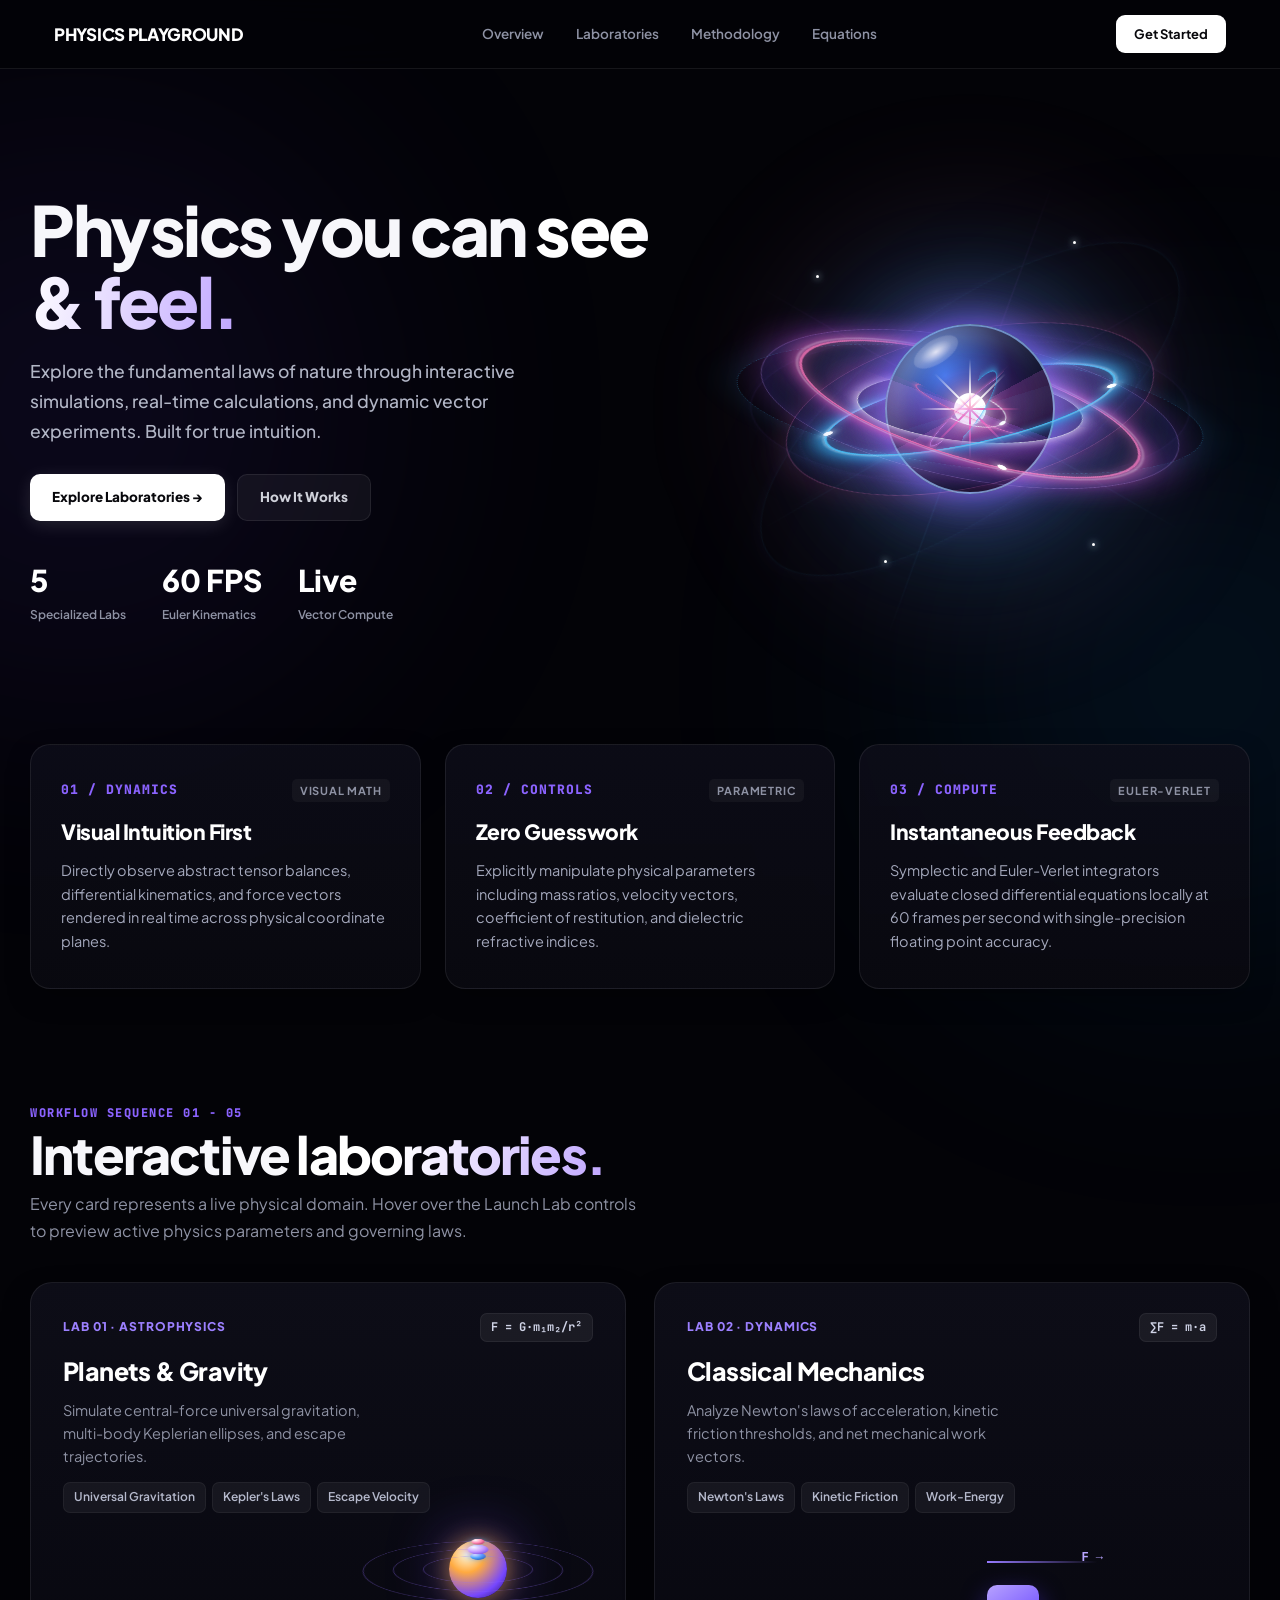
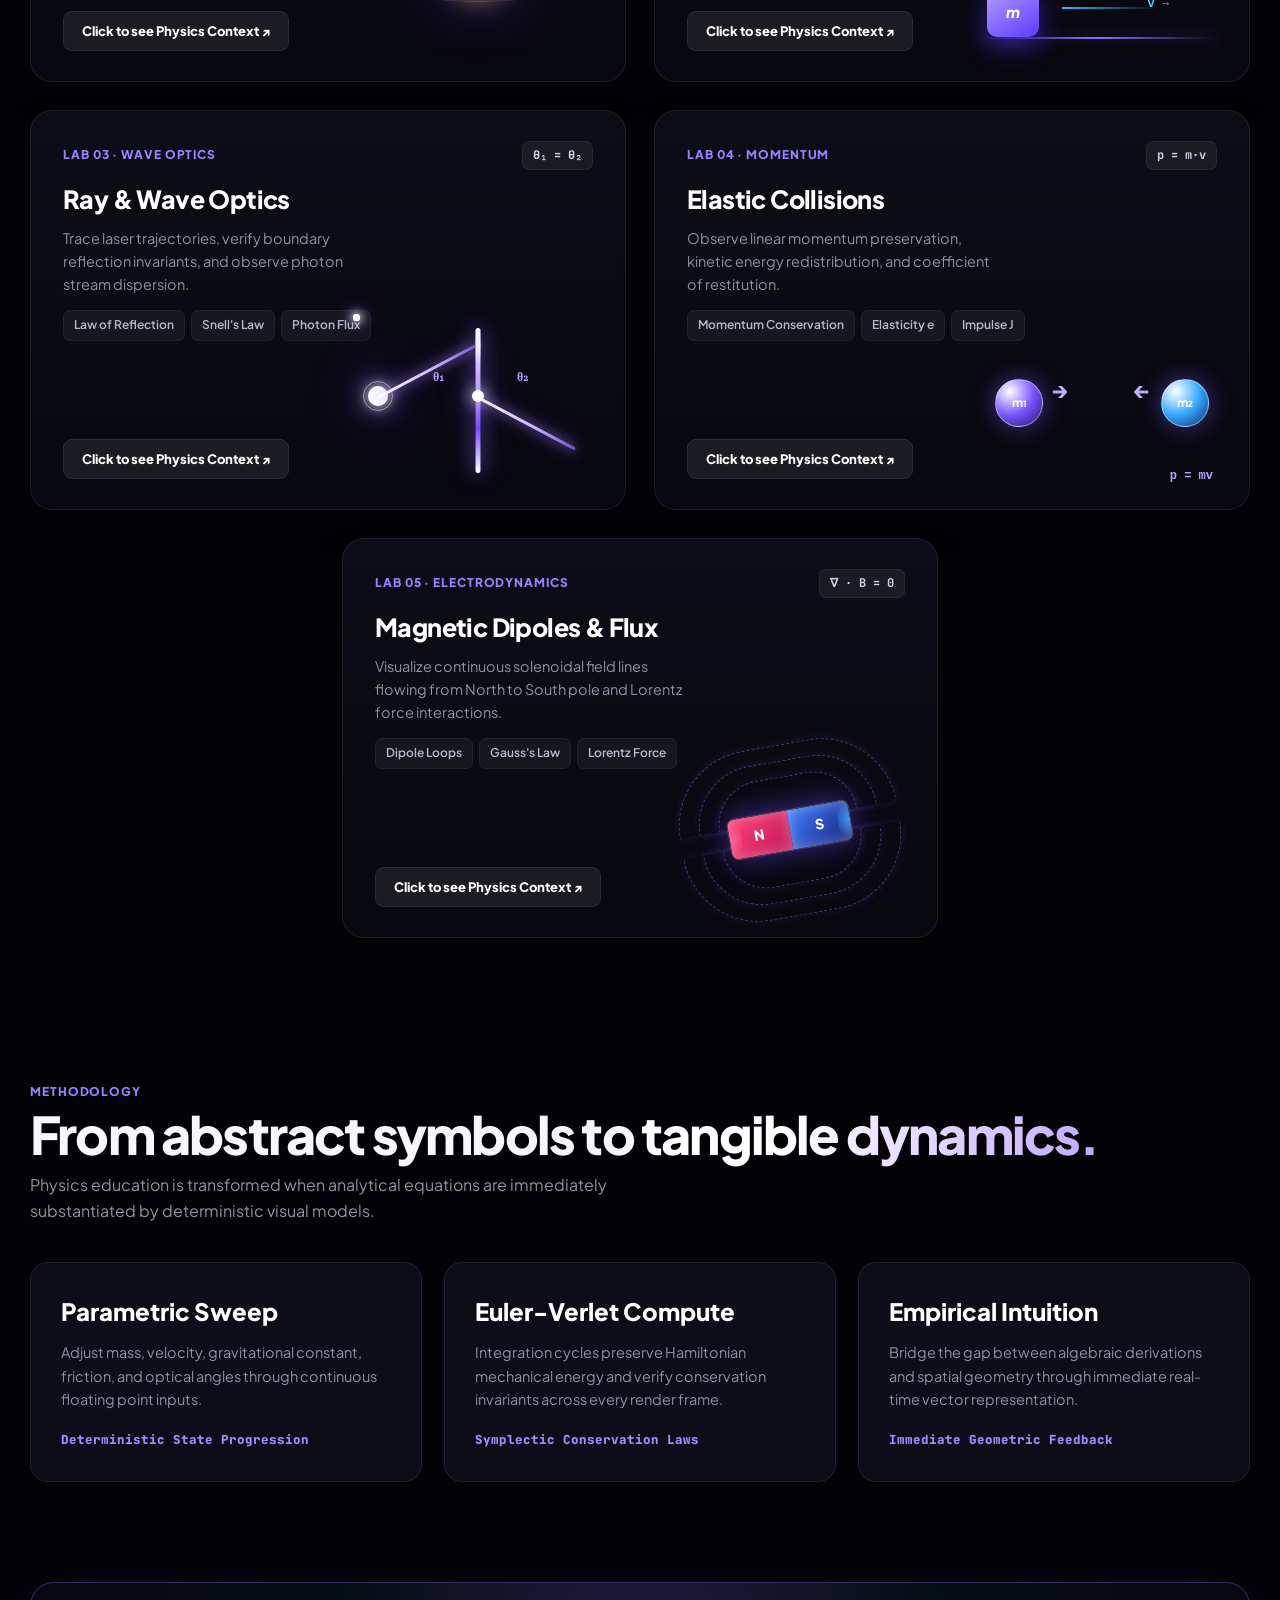
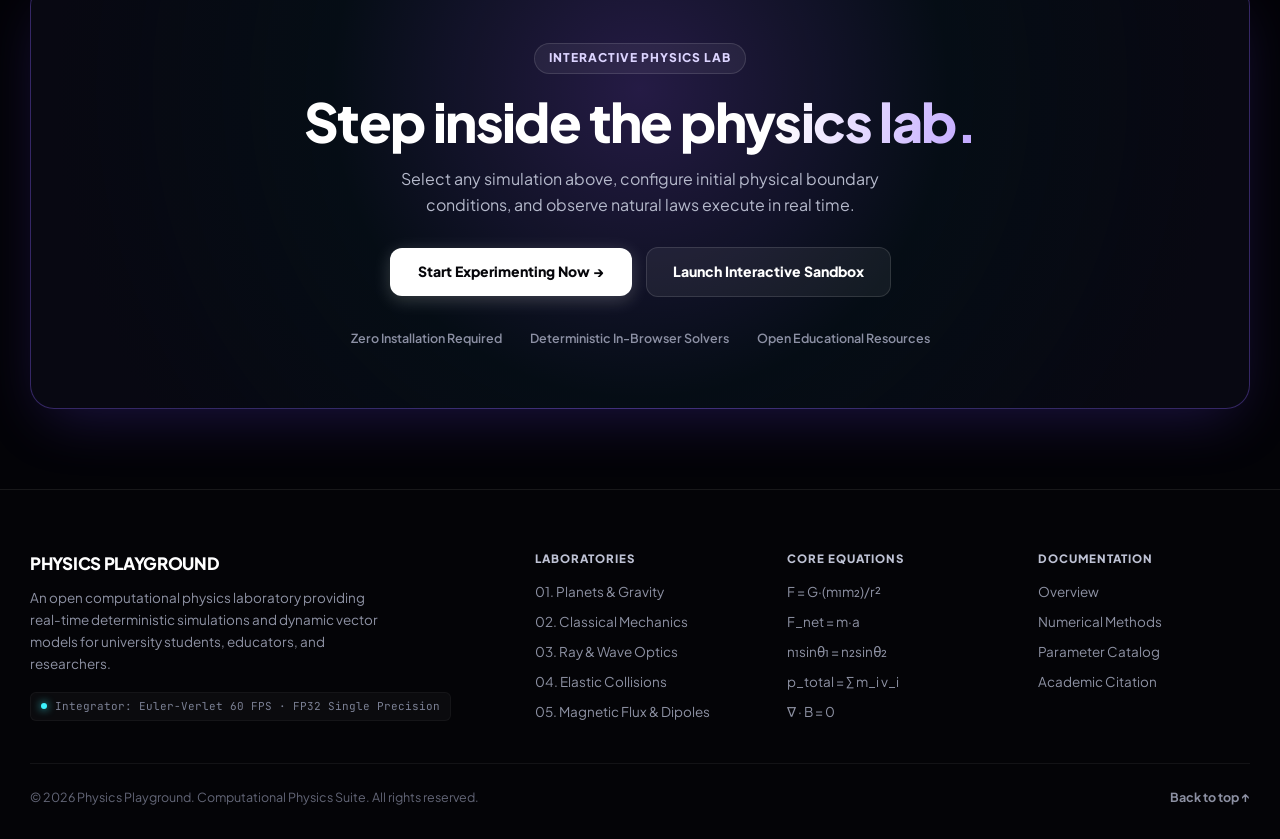
==== index.html @ d67afe5d "signup,login" ====
<!DOCTYPE html>
<html lang="en">
<head>
  <meta charset="UTF-8">
  <meta name="viewport" content="width=device-width, initial-scale=1.0">
  <title>Physics Playground | Computational Physics Laboratory</title>
  <meta name="description" content="Interactive computational physics laboratory with real-time simulations, vector dynamics, and 3D visual models.">
  <meta property="og:title" content="Physics Playground | Computational Physics Laboratory">
  <meta property="og:description" content="Interactive computational physics laboratory with real-time simulations, vector dynamics, and 3D visual models.">
  <meta property="og:type" content="website">
  <meta name="twitter:card" content="summary_large_image">
  <link rel="preconnect" href="https://fonts.googleapis.com">
  <link rel="preconnect" href="https://fonts.gstatic.com" crossorigin>
  <link href="https://fonts.googleapis.com/css2?family=JetBrains+Mono:wght@400;500;600;700;800&family=Plus+Jakarta+Sans:wght@400;500;600;700;800;900&display=swap" rel="stylesheet">
    <link rel="stylesheet" href="style.css">
</head>
<body>
  <!-- Background Interactive Ambient Glow -->
  <div id="glow"></div>
  <div class="ambient a"></div>
  <div class="ambient b"></div>

  <!-- Top Navigation Bar -->
  <header class="header">
    <div class="header-inner">
      <a href="#" class="brand">PHYSICS PLAYGROUND</a>
      <nav class="nav-links">
        <a href="#overview">Overview</a>
        <a href="#labs">Laboratories</a>
        <a href="#methodology">Methodology</a>
        <a href="#footer">Equations</a>
      </nav>
      <div class="header-actions">
        <a class="btn solid" href="signup.html">Get Started</a>
      </div>
    </div>
  </header>

  <main>
    <!-- Hero Section -->
    <section class="hero" id="home">
      <div class="hero-content">
        <h1>Physics you can <span class="gradient-text">see &amp; feel.</span></h1>
        <p class="lead">
          Explore the fundamental laws of nature through interactive simulations, real-time calculations, and dynamic vector experiments. Built for true intuition.
        </p>
        
        <div class="hero-btns">
          <a href="#labs" class="primary">Explore Laboratories →</a>
          <a href="#methodology" class="secondary">How It Works</a>
        </div>

        <div class="stats">
          <div class="stat"><strong>5</strong><span>Specialized Labs</span></div>
          <div class="stat"><strong>60 FPS</strong><span>Euler Kinematics</span></div>
          <div class="stat"><strong>Live</strong><span>Vector Compute</span></div>
        </div>
      </div>

      <!-- Main 3D Visual: Pure HTML & CSS 3D Quantum-Cosmic Singularity Model (In Motion & Movable) -->
      <div class="hero-visual" id="heroVisualWrap">
        <div class="model-ambient-glow"></div>

        <!-- Spacetime warped background web lattice -->
        <div class="spacetime-web-layer">
          <div class="web-ring wr-1"></div>
          <div class="web-ring wr-2"></div>
          <div class="web-ring wr-3"></div>
          <div class="web-filament wf-1"></div>
          <div class="web-filament wf-2"></div>
          <div class="web-filament wf-3"></div>
        </div>

        <!-- Interactive 3D Viewport Stage -->
        <div class="model-3d-stage" id="modelStage">
          <!-- Movable 3D World transformed via CSS 3D rotateX and rotateY -->
          <div class="model-3d-world" id="modelWorld">
            <div class="model-3d-pivot">
              <!-- 1. Outer Swirling Translucent Vortex Nebula Shrouds -->
              <div class="vortex-shroud outer-violet"></div>
              <div class="vortex-shroud outer-magenta"></div>
              <div class="vortex-shroud outer-azure"></div>

              <!-- 2. Concentric Luminous 3D Energy Rings -->
              <!-- Vibrant Neon Magenta Ring (Tilted Ribbon) -->
              <div class="energy-ring ring-magenta">
                <span class="ring-node n1"></span>
                <span class="ring-node n2"></span>
              </div>

              <!-- Electric Cyan Ring (Contrasting Tilt) -->
              <div class="energy-ring ring-cyan">
                <span class="ring-node n1"></span>
                <span class="ring-node n2"></span>
              </div>

              <!-- Delicate Inner Coronal Ring -->
              <div class="energy-ring ring-coronal"></div>

              <!-- 3. Central Quantum Singularity Sphere (Glass/Plasma Orb) -->
              <div class="quantum-sphere">
                <!-- Glass Specular Glint -->
                <div class="sphere-specular"></div>

                <!-- 4. Interior Atomic / Quantum Probability Loops -->
                <div class="atomic-core-system">
                  <div class="atomic-loop loop-1">
                    <span class="quantum-particle"></span>
                  </div>
                  <div class="atomic-loop loop-2">
                    <span class="quantum-particle"></span>
                  </div>
                  <div class="atomic-loop loop-3">
                    <span class="quantum-particle"></span>
                  </div>
                  <div class="atomic-loop loop-4">
                    <span class="quantum-particle"></span>
                  </div>
                </div>

                <!-- 5. Radiant Singularity Nucleus (White-Hot Pink Core) -->
                <div class="singularity-nucleus">
                  <div class="nucleus-flare fl-1"></div>
                  <div class="nucleus-flare fl-2"></div>
                  <div class="nucleus-flare fl-3"></div>
                  <div class="nucleus-flare fl-4"></div>
                </div>
              </div>

              <!-- Floating Quantum Dust -->
              <span class="quantum-dust qd-1"></span>
              <span class="quantum-dust qd-2"></span>
              <span class="quantum-dust qd-3"></span>
              <span class="quantum-dust qd-4"></span>
            </div>
          </div>

        </div>
      </div>
    </section>

    <!-- Visual Intuition First: Overview Cards -->
    <section class="preview-strip" id="overview">
      <div class="preview-card">
        <div class="preview-meta">
          <span class="preview-num">01 / DYNAMICS</span>
          <span class="preview-badge">Visual Math</span>
        </div>
        <h4>Visual Intuition First</h4>
        <p>Directly observe abstract tensor balances, differential kinematics, and force vectors rendered in real time across physical coordinate planes.</p>
      </div>
      <div class="preview-card">
        <div class="preview-meta">
          <span class="preview-num">02 / CONTROLS</span>
          <span class="preview-badge">Parametric</span>
        </div>
        <h4>Zero Guesswork</h4>
        <p>Explicitly manipulate physical parameters including mass ratios, velocity vectors, coefficient of restitution, and dielectric refractive indices.</p>
      </div>
      <div class="preview-card">
        <div class="preview-meta">
          <span class="preview-num">03 / COMPUTE</span>
          <span class="preview-badge">Euler-Verlet</span>
        </div>
        <h4>Instantaneous Feedback</h4>
        <p>Symplectic and Euler-Verlet integrators evaluate closed differential equations locally at 60 frames per second with single-precision floating point accuracy.</p>
      </div>
    </section>

    <!-- ==========================================================================
         LABORATORIES SECTION
         Row 1: Lab 01 (Planets) | Lab 02 (Mechanics)
         Row 2: Lab 03 (Optics)  | Lab 04 (Collisions)
         Row 3:        Lab 05 (Magnetism - Centered)
         ========================================================================== -->
    <section id="labs" class="labs section">
      <div class="sec-head">
        <div class="sec-head-top">
          <span class="sec-num">Workflow Sequence 01 - 05</span>
        </div>
        <h2>Interactive <span class="gradient-text">laboratories.</span></h2>
        <p>Every card represents a live physical domain. Hover over the Launch Lab controls to preview active physics parameters and governing laws.</p>
      </div>

      <div class="grid">
        <!-- Lab 1: Planets & Gravity -->
        <article class="lab spot">
          <div class="lab-header">
            <span class="cat">Lab 01 · Astrophysics</span>
            <span class="eq-pill">F = G·m₁m₂/r²</span>
          </div>
          <h3>Planets &amp; Gravity</h3>
          <p>Simulate central-force universal gravitation, multi-body Keplerian ellipses, and escape trajectories.</p>
          <div class="topics">
            <span>Universal Gravitation</span><span>Kepler's Laws</span><span>Escape Velocity</span>
          </div>
          
          <div class="action-wrapper">
            <button class="open" data-auth-title="Planets & Gravity Laboratory">Click to see Physics Context ↗</button>
            <div class="lab-tooltip">
              <span class="tt-title">Physics Context</span>
              <div class="tt-body">Computes central inverse-square gravitational forces governing orbital angular momentum conservation.</div>
              <div class="tt-specs">
                <span>Const G: <b>6.674×10⁻¹¹</b></span>
                <span>Integrator: <b>Verlet</b></span>
                <span>Energy: <b>E = -G·M·m/2a</b></span>
                <span>Orbits: <b>Keplerian</b></span>
              </div>
            </div>
          </div>

          <div class="gravity-visual">
            <div class="gravity-sun"></div>
            <div class="gravity-orbit o1"><div class="gravity-planet p1"></div></div>
            <div class="gravity-orbit o2"><div class="gravity-planet p2"></div></div>
            <div class="gravity-orbit o3"><div class="gravity-planet p3"></div></div>
          </div>
        </article>

        <!-- Lab 2: Mechanics -->
        <article class="lab spot">
          <div class="lab-header">
            <span class="cat">Lab 02 · Dynamics</span>
            <span class="eq-pill">∑F = m·a</span>
          </div>
          <h3>Classical Mechanics</h3>
          <p>Analyze Newton's laws of acceleration, kinetic friction thresholds, and net mechanical work vectors.</p>
          <div class="topics">
            <span>Newton's Laws</span><span>Kinetic Friction</span><span>Work-Energy</span>
          </div>

          <div class="action-wrapper">
            <button class="open" data-auth-title="Classical Mechanics Laboratory">Click to see Physics Context ↗</button>
            <div class="lab-tooltip">
              <span class="tt-title">Physics Context</span>
              <div class="tt-body">Evaluates dynamic friction f_k = μ_k N counteracting applied force vectors with real-time velocity integration.</div>
              <div class="tt-specs">
                <span>Coefficient μ: <b>0.15 - 0.85</b></span>
                <span>Net Force: <b>F_net = F - f_k</b></span>
                <span>Kinetic KE: <b>½ m v²</b></span>
                <span>Equation: <b>a = F/m</b></span>
              </div>
            </div>
          </div>

          <div class="mechanics-visual">
            <div class="mechanics-floor"></div>
            <div class="mechanics-block"></div>
            <div class="force-line"></div>
            <div class="velocity-line"></div>
          </div>
        </article>

        <!-- Lab 3: Optics -->
        <article class="lab spot">
          <div class="lab-header">
            <span class="cat">Lab 03 · Wave Optics</span>
            <span class="eq-pill">θ₁ = θ₂</span>
          </div>
          <h3>Ray &amp; Wave Optics</h3>
          <p>Trace laser trajectories, verify boundary reflection invariants, and observe photon stream dispersion.</p>
          <div class="topics">
            <span>Law of Reflection</span><span>Snell's Law</span><span>Photon Flux</span>
          </div>

          <div class="action-wrapper">
            <button class="open" data-auth-title="Ray Optics Laboratory">Click to see Physics Context ↗</button>
            <div class="lab-tooltip">
              <span class="tt-title">Physics Context</span>
              <div class="tt-body">Models specular boundary reflection where angle of incidence equals angle of reflection along the surface normal.</div>
              <div class="tt-specs">
                <span>Incident θ₁: <b>Continuous Sweep</b></span>
                <span>Reflectance: <b>100% Specular</b></span>
                <span>Phase Shift: <b>π Radians</b></span>
                <span>Medium: <b>Dielectric Interface</b></span>
              </div>
            </div>
          </div>

          <div class="optics-visual">
            <div class="normal-line"></div>
            <div class="optics-mirror"><div class="mirror-sheen"></div></div>
            <div class="light-source"></div>
            <div class="light-ray incoming"></div>
            <div class="light-ray reflected"></div>
            <div class="photon-pulse photon-incoming"></div>
            <div class="photon-pulse photon-reflected"></div>
            <div class="optics-impact"></div>
            <span class="theta t1">θ₁</span>
            <span class="theta t2">θ₂</span>
          </div>
        </article>

        <!-- Lab 4: Collisions -->
        <article class="lab spot">
          <div class="lab-header">
            <span class="cat">Lab 04 · Momentum</span>
            <span class="eq-pill">p = m·v</span>
          </div>
          <h3>Elastic Collisions</h3>
          <p>Observe linear momentum preservation, kinetic energy redistribution, and coefficient of restitution.</p>
          <div class="topics">
            <span>Momentum Conservation</span><span>Elasticity e</span><span>Impulse J</span>
          </div>

          <div class="action-wrapper">
            <button class="open" data-auth-title="Elastic Collisions Laboratory">Click to see Physics Context ↗</button>
            <div class="lab-tooltip">
              <span class="tt-title">Physics Context</span>
              <div class="tt-body">Conservation of total momentum with variable coefficient of restitution e = 1.0 (perfectly elastic).</div>
              <div class="tt-specs">
                <span>Restitution e: <b>1.0 (Elastic)</b></span>
                <span>Total Δp: <b>0.00 kg·m/s</b></span>
                <span>Impulse J: <b>∫ F dt</b></span>
                <span>Exchange: <b>Kinetic Recoil</b></span>
              </div>
            </div>
          </div>

          <div class="collision-visual">
            <div class="collision-ball a">m₁</div>
            <div class="collision-ball b">m₂</div>
            <div class="collision-arrow a">→</div>
            <div class="collision-arrow b">←</div>
            <div class="momentum-formula">p = mv</div>
          </div>
        </article>

        <!-- Lab 5: Magnetism (Centered in row 3) -->
        <article class="lab spot lab-center">
          <div class="lab-header">
            <span class="cat">Lab 05 · Electrodynamics</span>
            <span class="eq-pill">∇ · B = 0</span>
          </div>
          <h3>Magnetic Dipoles &amp; Flux</h3>
          <p>Visualize continuous solenoidal field lines flowing from North to South pole and Lorentz force interactions.</p>
          <div class="topics">
            <span>Dipole Loops</span><span>Gauss's Law</span><span>Lorentz Force</span>
          </div>

          <div class="action-wrapper">
            <button class="open" data-auth-title="Magnetic Dipoles Laboratory">Click to see Physics Context ↗</button>
            <div class="lab-tooltip">
              <span class="tt-title">Physics Context</span>
              <div class="tt-body">Computes solenoidal magnetic vector potentials confirming zero magnetic monopole divergence.</div>
              <div class="tt-specs">
                <span>Gauss Law: <b>∇ · B = 0</b></span>
                <span>Flux lines: <b>Continuous Loops</b></span>
                <span>Force: <b>F = q(E + v × B)</b></span>
                <span>Poles: <b>Dipole Singularity</b></span>
              </div>
            </div>
          </div>

          <div class="magnet-visual">
            <div class="magnet-assembly">
              <div class="field-lines-top">
                <div class="field-line f1"></div>
                <div class="field-line f2"></div>
                <div class="field-line f3"></div>
              </div>
              <div class="magnet">
                <span class="north">N</span>
                <span class="south">S</span>
              </div>
              <div class="field-lines-bottom">
                <div class="field-line fb1"></div>
                <div class="field-line fb2"></div>
                <div class="field-line fb3"></div>
              </div>
            </div>
          </div>
        </article>
      </div>
    </section>

    <!-- Methodology / About Section -->
    <section id="methodology" class="about section">
      <div class="sec-head">
        <span class="cat">Methodology</span>
        <h2>From abstract symbols to <span class="gradient-text">tangible dynamics.</span></h2>
        <p>Physics education is transformed when analytical equations are immediately substantiated by deterministic visual models.</p>
      </div>
      <div class="xp-grid">
        <div class="xp spot">
          <h3>Parametric Sweep</h3>
          <p>Adjust mass, velocity, gravitational constant, friction, and optical angles through continuous floating point inputs.</p>
          <em>Deterministic State Progression</em>
        </div>
        <div class="xp spot">
          <h3>Euler-Verlet Compute</h3>
          <p>Integration cycles preserve Hamiltonian mechanical energy and verify conservation invariants across every render frame.</p>
          <em>Symplectic Conservation Laws</em>
        </div>
        <div class="xp spot">
          <h3>Empirical Intuition</h3>
          <p>Bridge the gap between algebraic derivations and spatial geometry through immediate real-time vector representation.</p>
          <em>Immediate Geometric Feedback</em>
        </div>
      </div>
    </section>

    <!-- Call to Action Section -->
    <div class="cta-wrapper">
      <section class="cta">
        <div class="cta-tag">Interactive Physics Lab</div>
        <h2>Step inside the <span class="gradient-text">physics lab.</span></h2>
        <p>Select any simulation above, configure initial physical boundary conditions, and observe natural laws execute in real time.</p>
        <div class="cta-actions">
          <button class="cta-btn-primary" data-auth-title="Student Access">Start Experimenting Now →</button>
          <button class="cta-btn-secondary" data-auth-title="Explore Sandbox">Launch Interactive Sandbox</button>
        </div>
        <div class="cta-features">
          <span>Zero Installation Required</span>
          <span>Deterministic In-Browser Solvers</span>
          <span>Open Educational Resources</span>
        </div>
      </section>
    </div>
  </main>

  <!-- Footer -->
  <footer class="footer-wrap" id="footer">
    <div class="footer-inner">
      <div class="footer-grid">
        <div class="footer-brand">
          <h4>PHYSICS PLAYGROUND</h4>
          <p>An open computational physics laboratory providing real-time deterministic simulations and dynamic vector models for university students, educators, and researchers.</p>
          <div class="footer-status">
            <span class="status-dot"></span>
            <span>Integrator: Euler-Verlet 60 FPS · FP32 Single Precision</span>
          </div>
        </div>
        <div class="footer-col">
          <h5>Laboratories</h5>
          <ul>
            <li><a href="#labs">01. Planets &amp; Gravity</a></li>
            <li><a href="#labs">02. Classical Mechanics</a></li>
            <li><a href="#labs">03. Ray &amp; Wave Optics</a></li>
            <li><a href="#labs">04. Elastic Collisions</a></li>
            <li><a href="#labs">05. Magnetic Flux &amp; Dipoles</a></li>
          </ul>
        </div>
        <div class="footer-col">
          <h5>Core Equations</h5>
          <ul>
            <li><a href="#labs">F = G·(m₁m₂)/r²</a></li>
            <li><a href="#labs">F_net = m·a</a></li>
            <li><a href="#labs">n₁sinθ₁ = n₂sinθ₂</a></li>
            <li><a href="#labs">p_total = ∑ m_i v_i</a></li>
            <li><a href="#labs">∇ · B = 0</a></li>
          </ul>
        </div>
        <div class="footer-col">
          <h5>Documentation</h5>
          <ul>
            <li><a href="#overview">Overview</a></li>
            <li><a href="#methodology">Numerical Methods</a></li>
            <li><a href="#labs">Parameter Catalog</a></li>
            <li><a href="#">Academic Citation</a></li>
          </ul>
        </div>
      </div>
      <div class="footer-bottom">
        <p>© 2026 Physics Playground. Computational Physics Suite. All rights reserved.</p>
        <a href="#home" class="back-top">Back to top ↑</a>
      </div>
    </div>
  </footer>

  <!-- Interactive Auth Modal -->
  <div class="auth-modal" id="authModal">
    <div class="auth-box">
      <button class="auth-close" type="button" aria-label="Close">&times;</button>
      <h3 id="modalTitle">Access Laboratory</h3>
      <p id="modalDesc">Enter credentials to configure custom physical parameters and store simulation state checkpoints.</p>
      <form id="authForm">
        <div class="auth-input-group">
          <input type="email" class="auth-input" placeholder="student@university.edu" required />
          <input type="password" class="auth-input" placeholder="Password" required />
          <button type="submit" class="auth-submit">Enter Laboratory →</button>
        </div>
      </form>
    </div>
  </div>

  <!-- Interactive Script for 3D Movable Model & Controls -->
    <script src="app.js"></script>
</body>
</html>
---- style.css ----
/* ==========================================================================
       PURE HTML & CSS COMPUTATIONAL PHYSICS LABORATORY WITH 3D MODEL
       (ALL-IN-ONE STANDALONE FILE)
       ========================================================================== */
    :root {
      --bg: #030307;
      --surface: #07070f;
      --surface-raised: #0b0b16;
      --card: #0d0d1a;
      --card-hover: #121226;
      --border: rgba(255, 255, 255, 0.08);
      --border-hover: rgba(142, 108, 255, 0.4);
      --border-active: rgba(61, 243, 255, 0.5);
      --muted: #8e92a4;
      --text: #f7f7fb;
      --pur: #8b63ff;
      --blue: #35b8ff;
      --cyan: #3df3ff;
      --rose: #ff4b83;
      --max: 1220px;
    }

    * {
      margin: 0;
      padding: 0;
      box-sizing: border-box;
    }

    html {
      scroll-behavior: smooth;
      color-scheme: dark;
    }

    body {
      font-family: 'Plus Jakarta Sans', system-ui, -apple-system, sans-serif;
      background: var(--bg);
      color: var(--text);
      overflow-x: hidden;
      line-height: 1.55;
      -webkit-font-smoothing: antialiased;
    }

    a { color: inherit; text-decoration: none; }
    button { font: inherit; cursor: pointer; color: inherit; border: 0; background: none; }
    :focus-visible { outline: 2px solid var(--blue); outline-offset: 3px; }

    /* Interactive Ambient Glow Tracker */
    #glow {
      position: fixed;
      left: 0;
      top: 0;
      width: 520px;
      height: 520px;
      border-radius: 50%;
      pointer-events: none;
      z-index: 0;
      background: radial-gradient(circle, rgba(120, 80, 255, 0.1), transparent 70%);
      transform: translate(-500px, -500px);
      transition: transform 0.08s ease-out;
    }

    .ambient {
      position: fixed;
      width: 550px;
      height: 550px;
      border-radius: 50%;
      filter: blur(140px);
      opacity: 0.1;
      pointer-events: none;
      z-index: -1;
      animation: drift 18s ease-in-out infinite alternate;
    }
    .ambient.a { background: #7048ff; left: -200px; top: 15%; }
    .ambient.b { background: #139dff; right: -200px; top: 45%; animation-delay: -7s; }

    @keyframes drift {
      to { transform: translate(80px, 45px) scale(1.1); }
    }

    /* ---------------- TOP NAVIGATION BAR ---------------- */
    .header {
      position: sticky;
      top: 0;
      z-index: 40;
      backdrop-filter: blur(16px);
      background: rgba(3, 3, 7, 0.88);
      border-bottom: 1px solid var(--border);
    }

    .header-inner {
      max-width: var(--max);
      margin: 0 auto;
      padding: 0 24px;
      height: 68px;
      display: flex;
      align-items: center;
      justify-content: space-between;
    }

    .brand {
      font-size: 17px;
      font-weight: 900;
      letter-spacing: -0.3px;
      color: #ffffff;
    }

    .nav-links {
      display: flex;
      align-items: center;
      gap: 32px;
      font-size: 13.5px;
      font-weight: 600;
      color: var(--muted);
    }
    .nav-links a {
      transition: color 0.2s;
    }
    .nav-links a:hover {
      color: #ffffff;
    }

    .header-actions {
      display: flex;
      align-items: center;
      gap: 10px;
    }

    .btn {
      display: inline-flex;
      align-items: center;
      justify-content: center;
      padding: 9px 18px;
      border-radius: 9px;
      font-size: 13px;
      font-weight: 700;
      transition: background 0.2s, transform 0.2s, color 0.2s, border-color 0.2s;
    }

    .btn.ghost {
      background: rgba(255, 255, 255, 0.05);
      color: #ffffff;
      border: 1px solid var(--border);
    }
    .btn.ghost:hover {
      background: rgba(255, 255, 255, 0.1);
      border-color: rgba(255, 255, 255, 0.2);
    }

    .btn.solid {
      background: #ffffff;
      color: #08080c;
    }
    .btn.solid:hover {
      background: #e3d9ff;
      transform: translateY(-1px);
    }

    /* ---------------- HERO SECTION ---------------- */
    .hero {
      width: min(var(--max), calc(100% - 48px));
      margin: auto;
      display: grid;
      grid-template-columns: 1.05fr 0.95fr;
      align-items: center;
      gap: 40px;
      padding: 70px 0 55px;
    }

    .hero-content {
      display: flex;
      flex-direction: column;
    }

    .hero h1 {
      font-size: clamp(44px, 5.4vw, 70px);
      line-height: 1.04;
      letter-spacing: -2.5px;
      font-weight: 900;
    }

    .gradient-text {
      background: linear-gradient(100deg, #ffffff 15%, #b99cff 50%, #35b8ff 90%);
      background-size: 220% auto;
      -webkit-background-clip: text;
      background-clip: text;
      color: transparent;
      animation: shift 7s ease infinite;
    }

    @keyframes shift {
      0%, 100% { background-position: 0% 50%; }
      50% { background-position: 100% 50%; }
    }

    .lead {
      max-width: 520px;
      margin-top: 20px;
      color: #b2b6c6;
      font-size: 17.5px;
      line-height: 1.7;
      font-weight: 500;
    }

    .hero-btns {
      display: flex;
      gap: 12px;
      margin-top: 28px;
    }

    .primary, .secondary {
      padding: 12px 22px;
      border-radius: 10px;
      font-size: 13.5px;
      font-weight: 800;
      transition: transform 0.2s, background 0.25s, box-shadow 0.2s;
      display: inline-flex;
      align-items: center;
      gap: 6px;
    }

    .primary {
      background: #ffffff;
      color: #08080c;
      box-shadow: 0 4px 18px rgba(255, 255, 255, 0.12);
    }
    .primary:hover {
      background: #ded2ff;
      transform: translateY(-2px);
      box-shadow: 0 6px 22px rgba(139, 99, 255, 0.3);
    }

    .secondary {
      background: rgba(255, 255, 255, 0.05);
      color: #cfd1da;
      border: 1px solid var(--border);
    }
    .secondary:hover {
      background: rgba(255, 255, 255, 0.1);
      color: #ffffff;
    }

    .stats {
      display: flex;
      gap: 36px;
      margin-top: 36px;
      padding-top: 0;
      border: none;
    }

    .stat strong {
      display: block;
      font-size: 30px;
      font-weight: 900;
      color: #ffffff;
    }
    .stat span {
      display: block;
      margin-top: 2px;
      color: var(--muted);
      font-size: 12px;
      font-weight: 600;
    }

    /* ==========================================================================
       PURE HTML & CSS 3D QUANTUM-COSMIC SINGULARITY MODEL (IN MOTION & MOVABLE)
       ========================================================================== */
    .hero-visual {
      min-height: 520px;
      height: 540px;
      position: relative;
      display: flex;
      align-items: center;
      justify-content: center;
      user-select: none;
      overflow: visible;
    }

    .model-3d-stage {
      position: relative;
      width: 100%;
      max-width: 560px;
      height: 520px;
      perspective: 1200px;
      display: flex;
      align-items: center;
      justify-content: center;
      cursor: grab;
      touch-action: none;
      border-radius: 24px;
    }

    .model-3d-stage:active {
      cursor: grabbing;
    }

    .model-ambient-glow {
      position: absolute;
      width: 460px;
      height: 460px;
      border-radius: 50%;
      background: radial-gradient(circle, rgba(168, 85, 247, 0.22) 0%, rgba(56, 189, 248, 0.15) 35%, rgba(236, 72, 153, 0.08) 60%, transparent 75%);
      filter: blur(55px);
      pointer-events: none;
      animation: cosmicBreathe 6s ease-in-out infinite alternate;
    }

    @keyframes cosmicBreathe {
      0% { transform: scale(0.92); opacity: 0.75; }
      100% { transform: scale(1.12); opacity: 1; }
    }

    .spacetime-web-layer {
      position: absolute;
      inset: 0;
      pointer-events: none;
      display: flex;
      align-items: center;
      justify-content: center;
      opacity: 0.45;
      transform: rotate(-15deg);
    }
    .web-ring {
      position: absolute;
      border-radius: 50%;
      border: 1px solid rgba(139, 92, 246, 0.18);
      box-shadow: 0 0 15px rgba(99, 102, 241, 0.08);
    }
    .web-ring.wr-1 { width: 440px; height: 380px; transform: rotateX(65deg) rotateY(15deg); }
    .web-ring.wr-2 { width: 500px; height: 420px; transform: rotateX(60deg) rotateY(-20deg); border-color: rgba(56, 189, 248, 0.14); }
    .web-ring.wr-3 { width: 360px; height: 320px; transform: rotateX(70deg) rotateZ(35deg); border-style: dashed; }

    .web-filament {
      position: absolute;
      width: 1px;
      height: 480px;
      background: linear-gradient(180deg, transparent, rgba(168, 85, 247, 0.22), rgba(56, 189, 248, 0.22), transparent);
    }
    .web-filament.wf-1 { transform: rotate(35deg); }
    .web-filament.wf-2 { transform: rotate(-45deg); }
    .web-filament.wf-3 { transform: rotate(75deg); }

    .model-3d-world {
      position: relative;
      width: 480px;
      height: 480px;
      transform-style: preserve-3d;
      display: flex;
      align-items: center;
      justify-content: center;
      transition: transform 0.08s ease-out;
      will-change: transform;
    }

    .model-3d-pivot {
      position: absolute;
      width: 100%;
      height: 100%;
      transform-style: preserve-3d;
      display: flex;
      align-items: center;
      justify-content: center;
      animation: modelSlowPrecess 24s ease-in-out infinite alternate;
    }

    @keyframes modelSlowPrecess {
      0% { transform: rotateX(2deg) rotateY(-3deg) rotateZ(0deg); }
      50% { transform: rotateX(-3deg) rotateY(4deg) rotateZ(2deg); }
      100% { transform: rotateX(3deg) rotateY(-2deg) rotateZ(-2deg); }
    }

    /* Outer vortex shrouds */
    .vortex-shroud {
      position: absolute;
      border-radius: 50%;
      transform-style: preserve-3d;
      pointer-events: none;
      mix-blend-mode: screen;
    }

    .vortex-shroud.outer-violet {
      width: 460px;
      height: 290px;
      transform: rotateX(62deg) rotateY(18deg) rotateZ(-22deg);
      background: radial-gradient(ellipse at 50% 50%, rgba(147, 51, 234, 0.26) 0%, rgba(168, 85, 247, 0.16) 45%, rgba(59, 130, 246, 0.08) 70%, transparent 85%);
      box-shadow: 0 0 45px rgba(168, 85, 247, 0.25), inset 0 0 35px rgba(147, 51, 234, 0.2);
      border: 1.5px solid rgba(192, 132, 252, 0.35);
      animation: shroudWaverA 16s ease-in-out infinite alternate;
    }

    .vortex-shroud.outer-magenta {
      width: 430px;
      height: 260px;
      transform: rotateX(55deg) rotateY(-24deg) rotateZ(26deg);
      background: radial-gradient(ellipse at 50% 50%, rgba(236, 72, 153, 0.22) 0%, rgba(168, 85, 247, 0.18) 50%, transparent 80%);
      border: 1px solid rgba(244, 114, 182, 0.3);
      box-shadow: 0 0 40px rgba(236, 72, 153, 0.2);
      animation: shroudWaverB 19s ease-in-out infinite alternate;
    }

    .vortex-shroud.outer-azure {
      width: 480px;
      height: 310px;
      transform: rotateX(68deg) rotateY(10deg) rotateZ(-12deg);
      border: 1px dashed rgba(56, 189, 248, 0.28);
      box-shadow: 0 0 50px rgba(56, 189, 248, 0.12);
      animation: shroudSpinSlow 40s linear infinite;
    }

    @keyframes shroudWaverA {
      0% { transform: rotateX(62deg) rotateY(18deg) rotateZ(-22deg) scale(0.97); }
      50% { transform: rotateX(65deg) rotateY(24deg) rotateZ(-18deg) scale(1.03); }
      100% { transform: rotateX(59deg) rotateY(14deg) rotateZ(-26deg) scale(0.99); }
    }

    @keyframes shroudWaverB {
      0% { transform: rotateX(55deg) rotateY(-24deg) rotateZ(26deg) scale(1.02); }
      50% { transform: rotateX(58deg) rotateY(-18deg) rotateZ(22deg) scale(0.96); }
      100% { transform: rotateX(52deg) rotateY(-28deg) rotateZ(30deg) scale(1.01); }
    }

    @keyframes shroudSpinSlow {
      0% { transform: rotateX(68deg) rotateY(10deg) rotateZ(0deg); }
      100% { transform: rotateX(68deg) rotateY(10deg) rotateZ(360deg); }
    }

    /* Concentric 3D energy rings */
    .energy-ring {
      position: absolute;
      border-radius: 50%;
      transform-style: preserve-3d;
      pointer-events: none;
    }

    .energy-ring.ring-magenta {
      width: 380px;
      height: 230px;
      transform: rotateX(64deg) rotateY(22deg) rotateZ(-18deg);
      border: 3.5px solid rgba(244, 114, 182, 0.85);
      box-shadow: 0 0 25px rgba(244, 114, 182, 0.9), 0 0 60px rgba(217, 70, 239, 0.6), inset 0 0 20px rgba(244, 114, 182, 0.5);
      background: radial-gradient(ellipse at 50% 50%, rgba(217, 70, 239, 0.12) 0%, transparent 70%);
      animation: ringSpinMagenta 22s linear infinite;
    }

    .energy-ring.ring-magenta::after {
      content: "";
      position: absolute;
      inset: -6px;
      border-radius: 50%;
      border: 1px solid rgba(255, 255, 255, 0.7);
      filter: blur(1px);
    }

    .energy-ring.ring-cyan {
      width: 310px;
      height: 185px;
      transform: rotateX(68deg) rotateY(-16deg) rotateZ(14deg);
      border: 3px solid rgba(56, 189, 248, 0.9);
      box-shadow: 0 0 24px rgba(56, 189, 248, 0.95), 0 0 50px rgba(14, 165, 233, 0.7), inset 0 0 18px rgba(56, 189, 248, 0.5);
      background: radial-gradient(ellipse at 50% 50%, rgba(56, 189, 248, 0.1) 0%, transparent 65%);
      animation: ringSpinCyan 17s linear infinite reverse;
    }

    .energy-ring.ring-cyan::after {
      content: "";
      position: absolute;
      inset: -4px;
      border-radius: 50%;
      border: 1px solid rgba(224, 242, 254, 0.8);
      filter: blur(1px);
    }

    .energy-ring.ring-coronal {
      width: 230px;
      height: 140px;
      transform: rotateX(62deg) rotateY(8deg) rotateZ(-8deg);
      border: 1.5px solid rgba(255, 255, 255, 0.75);
      box-shadow: 0 0 16px rgba(255, 255, 255, 0.8), 0 0 35px rgba(168, 85, 247, 0.6);
      animation: ringPulseCoronal 4s ease-in-out infinite alternate;
    }

    @keyframes ringSpinMagenta {
      0% { transform: rotateX(64deg) rotateY(22deg) rotateZ(0deg); }
      100% { transform: rotateX(64deg) rotateY(22deg) rotateZ(360deg); }
    }

    @keyframes ringSpinCyan {
      0% { transform: rotateX(68deg) rotateY(-16deg) rotateZ(0deg); }
      100% { transform: rotateX(68deg) rotateY(-16deg) rotateZ(360deg); }
    }

    @keyframes ringPulseCoronal {
      0% { transform: rotateX(62deg) rotateY(8deg) rotateZ(-8deg) scale(0.97); opacity: 0.7; }
      100% { transform: rotateX(62deg) rotateY(8deg) rotateZ(-8deg) scale(1.04); opacity: 1; }
    }

    .ring-node {
      position: absolute;
      width: 10px;
      height: 10px;
      border-radius: 50%;
      background: #ffffff;
      box-shadow: 0 0 12px #ffffff, 0 0 25px currentColor;
    }
    .ring-magenta .ring-node.n1 { top: -5px; left: 50%; transform: translateX(-50%); color: #ec4899; }
    .ring-magenta .ring-node.n2 { bottom: -5px; left: 50%; transform: translateX(-50%); color: #ec4899; }
    .ring-cyan .ring-node.n1 { left: -5px; top: 50%; transform: translateY(-50%); color: #38bdf8; }
    .ring-cyan .ring-node.n2 { right: -5px; top: 50%; transform: translateY(-50%); color: #38bdf8; }

    /* Central quantum sphere */
    .quantum-sphere {
      position: relative;
      width: 170px;
      height: 170px;
      border-radius: 50%;
      transform-style: preserve-3d;
      display: flex;
      align-items: center;
      justify-content: center;
      background: radial-gradient(circle at 35% 30%, #3b82f6 0%, #1e1b4b 42%, #0f172a 75%, #030712 100%);
      border: 2px solid rgba(147, 197, 253, 0.7);
      box-shadow: 
        0 0 35px rgba(99, 102, 241, 0.8),
        0 0 80px rgba(168, 85, 247, 0.6),
        0 0 120px rgba(56, 189, 248, 0.4),
        inset -15px -15px 35px rgba(2, 6, 23, 0.95),
        inset 12px 12px 25px rgba(191, 219, 254, 0.45);
      animation: spherePulse 5s ease-in-out infinite alternate;
    }

    @keyframes spherePulse {
      0% { transform: scale(0.98); box-shadow: 0 0 30px rgba(99, 102, 241, 0.7), 0 0 70px rgba(168, 85, 247, 0.5), inset -15px -15px 35px rgba(2, 6, 23, 0.95), inset 12px 12px 25px rgba(191, 219, 254, 0.4); }
      100% { transform: scale(1.03); box-shadow: 0 0 45px rgba(99, 102, 241, 0.9), 0 0 95px rgba(168, 85, 247, 0.7), 0 0 140px rgba(56, 189, 248, 0.5), inset -15px -15px 35px rgba(2, 6, 23, 0.9), inset 14px 14px 30px rgba(191, 219, 254, 0.6); }
    }

    .sphere-specular {
      position: absolute;
      top: 14px;
      left: 24px;
      width: 50px;
      height: 24px;
      border-radius: 50%;
      background: radial-gradient(ellipse at 50% 50%, rgba(255, 255, 255, 0.85) 0%, rgba(255, 255, 255, 0.25) 50%, transparent 100%);
      transform: rotate(-32deg);
      pointer-events: none;
    }

    /* Interior atomic loops */
    .atomic-core-system {
      position: absolute;
      width: 130px;
      height: 130px;
      transform-style: preserve-3d;
      display: flex;
      align-items: center;
      justify-content: center;
      pointer-events: none;
    }

    .atomic-loop {
      position: absolute;
      width: 120px;
      height: 48px;
      border-radius: 50%;
      border: 1.6px solid rgba(244, 114, 182, 0.85);
      box-shadow: 0 0 10px rgba(244, 114, 182, 0.8), inset 0 0 6px rgba(244, 114, 182, 0.4);
      transform-style: preserve-3d;
    }

    .atomic-loop.loop-1 {
      transform: rotateX(68deg) rotateY(25deg);
      animation: orbitSpin1 6.5s linear infinite;
      border-color: rgba(244, 114, 182, 0.9);
    }

    .atomic-loop.loop-2 {
      transform: rotateX(-62deg) rotateY(45deg);
      animation: orbitSpin2 8.2s linear infinite reverse;
      border-color: rgba(192, 132, 252, 0.9);
      width: 115px;
      height: 44px;
    }

    .atomic-loop.loop-3 {
      transform: rotateX(35deg) rotateY(-65deg);
      animation: orbitSpin3 9.4s linear infinite;
      border-color: rgba(56, 189, 248, 0.85);
      box-shadow: 0 0 10px rgba(56, 189, 248, 0.8);
      width: 125px;
      height: 50px;
    }

    .atomic-loop.loop-4 {
      transform: rotateX(55deg) rotateY(-20deg) rotateZ(50deg);
      animation: orbitSpin1 7.2s linear infinite;
      border-color: rgba(255, 255, 255, 0.85);
      width: 110px;
      height: 40px;
    }

    @keyframes orbitSpin1 {
      0% { transform: rotateX(68deg) rotateY(25deg) rotateZ(0deg); }
      100% { transform: rotateX(68deg) rotateY(25deg) rotateZ(360deg); }
    }

    @keyframes orbitSpin2 {
      0% { transform: rotateX(-62deg) rotateY(45deg) rotateZ(0deg); }
      100% { transform: rotateX(-62deg) rotateY(45deg) rotateZ(360deg); }
    }

    @keyframes orbitSpin3 {
      0% { transform: rotateX(35deg) rotateY(-65deg) rotateZ(0deg); }
      100% { transform: rotateX(35deg) rotateY(-65deg) rotateZ(360deg); }
    }

    .quantum-particle {
      position: absolute;
      width: 6.5px;
      height: 6.5px;
      border-radius: 50%;
      background: #ffffff;
      box-shadow: 0 0 8px #ffffff, 0 0 16px currentColor;
    }
    .loop-1 .quantum-particle { top: -3px; left: 50%; transform: translateX(-50%); color: #f43f5e; }
    .loop-2 .quantum-particle { bottom: -3px; left: 50%; transform: translateX(-50%); color: #a855f7; }
    .loop-3 .quantum-particle { left: -3px; top: 50%; transform: translateY(-50%); color: #38bdf8; }
    .loop-4 .quantum-particle { right: -3px; top: 50%; transform: translateY(-50%); color: #ffffff; }

    /* Radiant core */
    .singularity-nucleus {
      position: absolute;
      width: 32px;
      height: 32px;
      border-radius: 50%;
      background: #ffffff;
      box-shadow: 
        0 0 18px #ffffff,
        0 0 35px #f43f5e,
        0 0 70px #ec4899,
        0 0 110px #8b5cf6;
      animation: nucleusBurst 2.2s ease-in-out infinite alternate;
      display: flex;
      align-items: center;
      justify-content: center;
      z-index: 10;
    }

    @keyframes nucleusBurst {
      0% { transform: scale(0.85); box-shadow: 0 0 15px #ffffff, 0 0 30px #f43f5e, 0 0 55px #ec4899, 0 0 90px #8b5cf6; }
      100% { transform: scale(1.25); box-shadow: 0 0 25px #ffffff, 0 0 45px #f43f5e, 0 0 85px #ec4899, 0 0 135px #8b5cf6, 0 0 180px rgba(255, 255, 255, 0.4); }
    }

    .nucleus-flare {
      position: absolute;
      width: 100px;
      height: 2px;
      background: linear-gradient(90deg, transparent, rgba(255, 255, 255, 0.95), #ec4899, transparent);
      border-radius: 2px;
      pointer-events: none;
    }
    .nucleus-flare.fl-1 { transform: rotate(0deg); }
    .nucleus-flare.fl-2 { transform: rotate(45deg); }
    .nucleus-flare.fl-3 { transform: rotate(90deg); }
    .nucleus-flare.fl-4 { transform: rotate(135deg); }

    .quantum-dust {
      position: absolute;
      width: 3px;
      height: 3px;
      border-radius: 50%;
      background: #ffffff;
      box-shadow: 0 0 6px #fff, 0 0 12px #38bdf8;
      animation: dustFloat 4s ease-in-out infinite alternate;
    }
    .quantum-dust.qd-1 { top: 22%; left: 18%; animation-delay: 0s; }
    .quantum-dust.qd-2 { top: 78%; right: 24%; animation-delay: 1.2s; }
    .quantum-dust.qd-3 { bottom: 18%; left: 32%; animation-delay: 2.1s; }
    .quantum-dust.qd-4 { top: 15%; right: 28%; animation-delay: 3s; }

    @keyframes dustFloat {
      0% { transform: translateY(0) scale(0.8); opacity: 0.3; }
      100% { transform: translateY(-12px) scale(1.4); opacity: 1; }
    }

    .model-control-overlay {
      position: absolute;
      bottom: 12px;
      display: flex;
      align-items: center;
      gap: 10px;
      z-index: 20;
    }

    .singularity-status-pill {
      display: inline-flex;
      align-items: center;
      gap: 8px;
      padding: 6px 14px;
      border-radius: 99px;
      background: rgba(8, 9, 16, 0.85);
      border: 1px solid rgba(255, 255, 255, 0.1);
      backdrop-filter: blur(12px);
      color: #94a3b8;
      font-size: 11.5px;
      font-weight: 600;
      font-family: 'JetBrains Mono', monospace;
      letter-spacing: 0.2px;
      box-shadow: 0 4px 16px rgba(0, 0, 0, 0.4);
    }
    .singularity-status-pill .live-dot {
      width: 6px;
      height: 6px;
      border-radius: 50%;
      background: #38bdf8;
      box-shadow: 0 0 8px #38bdf8;
      animation: liveBlink 2s ease-in-out infinite;
    }
    @keyframes liveBlink {
      0%, 100% { opacity: 1; transform: scale(1); }
      50% { opacity: 0.4; transform: scale(0.8); }
    }

    .model-reset-btn {
      padding: 6px 12px;
      border-radius: 99px;
      background: rgba(255, 255, 255, 0.08);
      border: 1px solid rgba(255, 255, 255, 0.12);
      color: #e2e8f0;
      font-size: 11px;
      font-weight: 700;
      font-family: 'JetBrains Mono', monospace;
      backdrop-filter: blur(12px);
      transition: all 0.2s;
      cursor: pointer;
      display: inline-flex;
      align-items: center;
      gap: 4px;
    }
    .model-reset-btn:hover {
      background: rgba(255, 255, 255, 0.18);
      color: #ffffff;
      border-color: rgba(255, 255, 255, 0.3);
    }

    .drag-hint-badge {
      position: absolute;
      top: 12px;
      right: 14px;
      padding: 4px 10px;
      border-radius: 6px;
      background: rgba(8, 9, 16, 0.7);
      border: 1px solid rgba(255, 255, 255, 0.08);
      color: #94a3b8;
      font-size: 10.5px;
      font-family: 'JetBrains Mono', monospace;
      letter-spacing: 0.3px;
      pointer-events: none;
    }

    /* ---------------- OVERVIEW CARDS ---------------- */
    .preview-strip {
      width: min(var(--max), calc(100% - 48px));
      margin: 10px auto 65px;
      display: grid;
      grid-template-columns: repeat(3, 1fr);
      gap: 24px;
    }

    .preview-card {
      position: relative;
      padding: 34px 30px;
      min-height: 200px;
      border-radius: 20px;
      background: linear-gradient(180deg, rgba(14, 14, 26, 0.8) 0%, rgba(9, 9, 16, 0.95) 100%);
      border: 1px solid var(--border);
      box-shadow: 0 10px 30px -10px rgba(0, 0, 0, 0.5);
      display: flex;
      flex-direction: column;
      justify-content: space-between;
      overflow: hidden;
      transition: transform 0.25s ease, border-color 0.25s ease, box-shadow 0.25s ease;
    }

    .preview-card::before {
      content: "";
      position: absolute;
      top: 0;
      left: 0;
      right: 0;
      height: 2px;
      background: linear-gradient(90deg, transparent, rgba(139, 99, 255, 0.4), transparent);
      opacity: 0;
      transition: opacity 0.3s;
    }

    .preview-card:hover {
      transform: translateY(-5px);
      border-color: var(--border-hover);
      box-shadow: 0 18px 40px -12px rgba(112, 73, 255, 0.2);
    }
    .preview-card:hover::before {
      opacity: 1;
    }

    .preview-meta {
      display: flex;
      align-items: center;
      justify-content: space-between;
      margin-bottom: 14px;
    }

    .preview-num {
      font-family: 'JetBrains Mono', monospace;
      font-size: 13px;
      font-weight: 800;
      color: var(--pur);
      letter-spacing: 1px;
    }

    .preview-badge {
      font-size: 11px;
      font-weight: 700;
      text-transform: uppercase;
      letter-spacing: 0.8px;
      color: var(--muted);
      background: rgba(255, 255, 255, 0.04);
      padding: 3px 8px;
      border-radius: 5px;
    }

    .preview-card h4 {
      font-size: 21px;
      font-weight: 800;
      letter-spacing: -0.5px;
      color: #ffffff;
      margin-bottom: 10px;
    }

    .preview-card p {
      font-size: 14.5px;
      color: #a4a8bc;
      line-height: 1.65;
    }

    /* ==========================================================================
       LABORATORIES SECTION: 2-COLUMN STRUCTURE + LAB 5 CENTERED + BIGGER CARDS
       Layout:
       Row 1: [ LAB 01 ] [ LAB 02 ]
       Row 2: [ LAB 03 ] [ LAB 04 ]
       Row 3:       [ LAB 05 ]
       ========================================================================== */
    .section {
      width: min(var(--max), calc(100% - 48px));
      margin: auto;
    }

    .labs {
      padding: 50px 0 80px;
    }

    .sec-head {
      margin-bottom: 38px;
    }
    .sec-head-top {
      display: flex;
      align-items: center;
      gap: 12px;
    }
    .sec-num {
      font-family: 'JetBrains Mono', monospace;
      font-size: 12px;
      font-weight: 800;
      color: var(--pur);
      text-transform: uppercase;
      letter-spacing: 1.5px;
    }
    .sec-head h2 {
      font-size: clamp(34px, 4.2vw, 52px);
      line-height: 1.05;
      letter-spacing: -1.8px;
      font-weight: 900;
      margin-top: 4px;
    }
    .sec-head p {
      max-width: 620px;
      margin-top: 10px;
      color: var(--muted);
      line-height: 1.65;
      font-size: 16px;
    }

    /* 2-Column Grid Layout with Bigger Dimensions */
    .grid {
      display: grid;
      grid-template-columns: repeat(2, 1fr);
      gap: 28px;
    }

    /* Card Box Size - Enlarged width, height, and generous padding */
    .lab {
      position: relative;
      min-height: 400px;
      height: 400px;
      display: flex;
      flex-direction: column;
      padding: 30px 32px;
      border-radius: 22px;
      background: linear-gradient(180deg, rgba(14, 14, 25, 0.92) 0%, rgba(8, 8, 16, 0.98) 100%);
      border: 1px solid var(--border);
      box-shadow: 0 14px 36px -12px rgba(0, 0, 0, 0.6);
      overflow: visible;
      transition: transform 0.25s cubic-bezier(0.16, 1, 0.3, 1), border-color 0.25s ease, box-shadow 0.25s ease;
    }

    .lab:hover {
      transform: translateY(-5px);
      border-color: var(--border-hover);
      box-shadow: 0 20px 48px -12px rgba(112, 73, 255, 0.28);
    }

    /* LAB 05 (Magnetism): Centered directly beneath the 2 columns */
    .lab:nth-child(5),
    .lab.lab-center {
      grid-column: 1 / -1;
      width: 100%;
      max-width: calc(50% - 14px);
      margin: 0 auto;
    }

    .lab-header {
      display: flex;
      align-items: center;
      justify-content: space-between;
      z-index: 2;
    }

    .cat {
      color: #9c80ff;
      font-size: 12px;
      font-weight: 800;
      text-transform: uppercase;
      letter-spacing: 0.9px;
    }

    .eq-pill {
      font-size: 12px;
      font-family: 'JetBrains Mono', monospace;
      font-weight: 700;
      color: #cfd3e6;
      background: rgba(255, 255, 255, 0.06);
      padding: 4px 10px;
      border-radius: 7px;
      border: 1px solid rgba(255, 255, 255, 0.06);
    }

    .lab h3 {
      margin-top: 10px;
      font-size: 25px;
      font-weight: 800;
      letter-spacing: -0.6px;
      color: #ffffff;
      z-index: 2;
    }

    .lab p {
      max-width: 320px;
      margin-top: 8px;
      color: var(--muted);
      font-size: 14.5px;
      line-height: 1.6;
      z-index: 2;
    }

    .topics {
      display: flex;
      flex-wrap: wrap;
      align-items: center;
      gap: 6px;
      margin: 14px 0 18px;
      z-index: 2;
    }

    .topics span {
      padding: 5px 10px;
      border-radius: 7px;
      background: rgba(255, 255, 255, 0.05);
      color: #b5b9cc;
      font-size: 12px;
      font-weight: 600;
      border: 1px solid rgba(255, 255, 255, 0.05);
    }

    .action-wrapper {
      margin-top: auto;
      position: relative;
      display: inline-block;
      align-self: flex-start;
      z-index: 30;
    }

    .open {
      padding: 9px 18px;
      border-radius: 9px;
      background: rgba(255, 255, 255, 0.08);
      color: #ffffff;
      font-size: 13px;
      font-weight: 800;
      transition: background 0.2s, transform 0.2s, color 0.2s;
      cursor: pointer;
      display: inline-flex;
      align-items: center;
      gap: 6px;
      border: 1px solid rgba(255, 255, 255, 0.08);
    }
    .open:hover {
      background: #ffffff;
      color: #08080c;
      transform: translateY(-1px);
    }

    .lab-tooltip {
      position: absolute;
      bottom: calc(100% + 10px);
      left: 0;
      width: 300px;
      padding: 14px 16px;
      border-radius: 12px;
      background: #090914;
      border: 1px solid rgba(139, 99, 255, 0.45);
      box-shadow: 0 15px 35px rgba(0, 0, 0, 0.75), 0 0 25px rgba(139, 99, 255, 0.25);
      backdrop-filter: blur(14px);
      opacity: 0;
      visibility: hidden;
      transform: translateY(6px);
      transition: opacity 0.2s ease, transform 0.2s ease, visibility 0.2s;
      pointer-events: none;
      z-index: 50;
    }

    .lab-tooltip::after {
      content: "";
      position: absolute;
      top: 100%;
      left: 20px;
      border-width: 6px;
      border-style: solid;
      border-color: #090914 transparent transparent transparent;
    }

    .action-wrapper:hover .lab-tooltip {
      opacity: 1;
      visibility: visible;
      transform: translateY(0);
    }

    .tt-title {
      font-size: 11px;
      font-weight: 800;
      text-transform: uppercase;
      letter-spacing: 0.8px;
      color: var(--cyan);
      display: block;
      margin-bottom: 4px;
    }

    .tt-body {
      font-size: 12px;
      color: #c5c8d8;
      line-height: 1.5;
      margin-bottom: 8px;
    }

    .tt-specs {
      display: grid;
      grid-template-columns: 1fr 1fr;
      gap: 6px;
      padding-top: 8px;
      border-top: 1px solid rgba(255, 255, 255, 0.08);
      font-family: 'JetBrains Mono', monospace;
      font-size: 10.5px;
      color: #9a9eb0;
    }
    .tt-specs b {
      color: #ffffff;
    }

    /* ---------------- 3D LAB MINI STAGES (PROPORTIONED TO BIGGER BOXES) ---------------- */

    /* 1. Planets & Gravity Visual */
    .gravity-visual {
      position: absolute;
      right: 22px;
      bottom: 22px;
      width: 250px;
      height: 180px;
      perspective: 700px;
      pointer-events: none;
    }
    .gravity-sun {
      position: absolute;
      left: 50%;
      top: 50%;
      width: 58px;
      height: 58px;
      transform: translate(-50%, -50%);
      border-radius: 50%;
      background: radial-gradient(circle at 30% 25%, #fffadc, #ffaa40 30%, #7647ff 70%, #1f0b54);
      box-shadow: 0 0 24px rgba(255, 175, 60, 0.65), 0 0 58px rgba(117, 75, 255, 0.6);
    }
    .gravity-orbit {
      position: absolute;
      left: 50%;
      top: 50%;
      border: 1px solid rgba(145, 111, 255, 0.32);
      border-radius: 50%;
      transform: translate(-50%, -50%) rotateX(62deg);
    }
    .gravity-orbit.o1 { width: 110px; height: 58px; animation: go1 4.5s linear infinite; }
    .gravity-orbit.o2 { width: 170px; height: 90px; animation: go2 7.5s linear infinite; }
    .gravity-orbit.o3 { width: 230px; height: 128px; animation: go1 11s linear infinite; }
    .gravity-planet {
      position: absolute;
      width: 16px;
      height: 16px;
      left: 50%;
      top: -8px;
      transform: translateX(-50%);
      border-radius: 50%;
      background: radial-gradient(circle at 30% 25%, #e2fcff, #4ca8ff 45%, #173d9d);
      box-shadow: 0 0 12px rgba(68, 160, 255, 0.85);
    }
    .gravity-planet.p2 {
      width: 22px;
      height: 22px;
      top: -11px;
      background: radial-gradient(circle at 30% 25%, #fff, #c493ff, #5032d8);
      box-shadow: 0 0 14px rgba(162, 100, 255, 0.85);
    }
    .gravity-planet.p3 {
      width: 14px;
      height: 14px;
      top: -7px;
      background: radial-gradient(circle at 30% 25%, #fff, #ff82ad, #8b134d);
    }

    /* 2. Mechanics Visual */
    .mechanics-visual {
      position: absolute;
      right: 22px;
      bottom: 22px;
      width: 260px;
      height: 165px;
      pointer-events: none;
    }
    .mechanics-floor {
      position: absolute;
      left: 10px;
      right: 10px;
      bottom: 20px;
      height: 2px;
      background: linear-gradient(90deg, transparent, #8e70ff, transparent);
      box-shadow: 0 0 15px rgba(139, 99, 255, 0.45);
    }
    .mechanics-block {
      position: absolute;
      width: 52px;
      height: 52px;
      left: 20px;
      bottom: 22px;
      border-radius: 10px;
      background: linear-gradient(145deg, #b7a2ff, #5d3aff);
      box-shadow: 0 10px 24px rgba(89, 54, 255, 0.5);
      animation: blockMove 3.2s ease-in-out infinite alternate;
    }
    .mechanics-block::after {
      content: "m";
      position: absolute;
      inset: 0;
      display: grid;
      place-items: center;
      color: #fff;
      font-weight: 800;
      font-size: 15px;
      font-style: italic;
    }
    .force-line {
      position: absolute;
      left: 20px;
      bottom: 96px;
      width: 110px;
      height: 2px;
      background: linear-gradient(90deg, #967aff, transparent);
      animation: forceMove 3.2s ease-in-out infinite alternate;
    }
    .force-line::after {
      content: "F →";
      position: absolute;
      right: -6px;
      top: -12px;
      color: #b8a5ff;
      font-size: 12px;
      font-weight: 800;
      font-family: monospace;
    }
    .velocity-line {
      position: absolute;
      left: 95px;
      bottom: 50px;
      width: 95px;
      height: 2px;
      background: linear-gradient(90deg, #35b8ff, transparent);
    }
    .velocity-line::after {
      content: "v →";
      position: absolute;
      right: -12px;
      top: -12px;
      color: #55c6ff;
      font-size: 12px;
      font-weight: 800;
      font-family: monospace;
    }

    /* 3. Optics Visual */
    .optics-visual {
      position: absolute;
      right: 22px;
      bottom: 20px;
      width: 250px;
      height: 175px;
      pointer-events: none;
    }
    .optics-mirror {
      position: absolute;
      width: 5px;
      height: 145px;
      left: 50%;
      top: 14px;
      transform: translateX(-50%);
      background: linear-gradient(180deg, #ffffff 0%, #b89cff 40%, #764bff 70%, #ffffff 100%);
      border-radius: 3px;
      box-shadow: 0 0 18px rgba(150, 115, 255, 0.8), 0 0 35px rgba(120, 80, 255, 0.4);
    }
    .mirror-sheen {
      position: absolute;
      width: 100%;
      height: 35px;
      top: 0;
      background: linear-gradient(180deg, transparent, rgba(255, 255, 255, 0.9), transparent);
      animation: mirrorSheen 2.6s ease-in-out infinite;
    }
    .normal-line {
      position: absolute;
      width: 1px;
      height: 140px;
      left: 50%;
      top: 16px;
      transform: translateX(-50%);
      background: repeating-linear-gradient(to bottom, rgba(255, 255, 255, 0.3) 0 4px, transparent 4px 8px);
    }
    .light-source {
      position: absolute;
      left: 15px;
      top: 72px;
      width: 20px;
      height: 20px;
      border-radius: 50%;
      background: #ffffff;
      box-shadow: 0 0 15px #ffffff, 0 0 30px #a685ff, 0 0 55px #5833ff;
      animation: laserPulse 1.8s ease-in-out infinite alternate;
    }
    .light-source::after {
      content: "";
      position: absolute;
      inset: -5px;
      border-radius: 50%;
      border: 1px solid rgba(255, 255, 255, 0.5);
      animation: laserRing 1.8s ease-out infinite;
    }
    .light-ray {
      position: absolute;
      height: 3px;
      width: 110px;
      transform-origin: left center;
      background: linear-gradient(90deg, #ffffff, #c7b3ff 60%, rgba(139, 99, 255, 0.8));
      box-shadow: 0 0 12px rgba(180, 140, 255, 0.95), 0 0 22px rgba(120, 80, 255, 0.5);
      border-radius: 2px;
    }
    .light-ray.incoming {
      left: 25px;
      top: 82px;
      transform: rotate(-28deg);
      animation: incomingSweep 4s ease-in-out infinite alternate;
    }
    .light-ray.reflected {
      left: 50%;
      top: 82px;
      transform: rotate(28deg);
      animation: reflectedSweep 4s ease-in-out infinite alternate;
    }
    .photon-pulse {
      position: absolute;
      width: 7px;
      height: 7px;
      border-radius: 50%;
      background: #ffffff;
      box-shadow: 0 0 10px #fff, 0 0 18px #8b63ff;
    }
    .photon-incoming {
      animation: streamPhotonIn 1.5s linear infinite;
    }
    .photon-reflected {
      animation: streamPhotonOut 1.5s linear infinite;
      animation-delay: 0.75s;
    }
    .optics-impact {
      position: absolute;
      left: 50%;
      top: 82px;
      width: 12px;
      height: 12px;
      transform: translate(-50%, -50%);
      border-radius: 50%;
      background: #ffffff;
      box-shadow: 0 0 16px #ffffff, 0 0 30px #a385ff;
      animation: impactFlash 1.5s ease-in-out infinite;
    }
    .theta {
      position: absolute;
      color: #b7a2ff;
      font-size: 12px;
      font-weight: 800;
      font-family: serif;
    }
    .theta.t1 { left: 80px; top: 54px; }
    .theta.t2 { right: 75px; top: 54px; }

    /* 4. Collision Visual */
    .collision-visual {
      position: absolute;
      right: 22px;
      bottom: 20px;
      width: 250px;
      height: 155px;
      pointer-events: none;
    }
    .collision-ball {
      position: absolute;
      top: 45px;
      width: 48px;
      height: 48px;
      display: grid;
      place-items: center;
      border-radius: 50%;
      font-size: 12px;
      font-weight: 800;
      border: 1px solid rgba(255, 255, 255, 0.45);
      box-shadow: 0 0 22px rgba(125, 87, 255, 0.5);
    }
    .collision-ball.a {
      left: 18px;
      background: radial-gradient(circle at 30% 25%, #fff, #7956ff 50%, #271067);
      animation: colA 2.8s cubic-bezier(0.45, 0, 0.55, 1) infinite;
    }
    .collision-ball.b {
      right: 18px;
      background: radial-gradient(circle at 30% 25%, #fff, #35a9ff 50%, #092a67);
      animation: colB 2.8s cubic-bezier(0.45, 0, 0.55, 1) infinite;
    }
    .collision-arrow {
      position: absolute;
      top: 38px;
      color: #bcaeff;
      font-size: 22px;
      font-weight: 900;
    }
    .collision-arrow.a { left: 74px; }
    .collision-arrow.b { right: 74px; }
    .momentum-formula {
      position: absolute;
      bottom: 4px;
      right: 14px;
      color: #b7a4ff;
      font-size: 12px;
      font-weight: 800;
      font-family: monospace;
    }

    /* 5. Magnetism Visual */
    .magnet-visual {
      position: absolute;
      right: 22px;
      bottom: 20px;
      width: 250px;
      height: 175px;
      display: flex;
      align-items: center;
      justify-content: center;
      pointer-events: none;
    }
    .magnet-assembly {
      position: relative;
      width: 230px;
      height: 150px;
      display: flex;
      align-items: center;
      justify-content: center;
      transform: rotate(-10deg);
      animation: magnetHover 3.6s ease-in-out infinite alternate;
    }
    .magnet {
      position: relative;
      width: 124px;
      height: 42px;
      display: grid;
      grid-template-columns: 1fr 1fr;
      overflow: hidden;
      border-radius: 8px;
      z-index: 5;
      box-shadow: 0 0 28px rgba(106, 78, 255, 0.55), 0 8px 18px rgba(0, 0, 0, 0.5);
      border: 1px solid rgba(255, 255, 255, 0.25);
    }
    .magnet span {
      display: grid;
      place-items: center;
      font-size: 14px;
      font-weight: 900;
      color: #ffffff;
      letter-spacing: 1px;
    }
    .magnet .north {
      background: linear-gradient(135deg, #ff4076, #c2185b);
      box-shadow: inset 0 0 14px rgba(255, 255, 255, 0.35);
      position: relative;
    }
    .magnet .north::after {
      content: "";
      position: absolute;
      left: 0;
      top: 0;
      bottom: 0;
      width: 12px;
      background: radial-gradient(circle at 0% 50%, rgba(255, 100, 150, 0.9), transparent 75%);
      animation: poleGlow 1.8s ease-in-out infinite alternate;
    }
    .magnet .south {
      background: linear-gradient(135deg, #3d7eff, #1a237e);
      box-shadow: inset 0 0 14px rgba(255, 255, 255, 0.35);
      position: relative;
    }
    .magnet .south::after {
      content: "";
      position: absolute;
      right: 0;
      top: 0;
      bottom: 0;
      width: 12px;
      background: radial-gradient(circle at 100% 50%, rgba(60, 160, 255, 0.9), transparent 75%);
      animation: poleGlow 1.8s ease-in-out infinite alternate;
    }
    .field-lines-top, .field-lines-bottom {
      position: absolute;
      left: 50%;
      transform: translateX(-50%);
      pointer-events: none;
    }
    .field-lines-top { bottom: 50%; }
    .field-lines-bottom { top: 50%; }
    .field-line {
      position: absolute;
      left: 50%;
      transform: translateX(-50%);
      border: 1.5px dashed rgba(160, 125, 255, 0.4);
      box-shadow: 0 0 8px rgba(139, 99, 255, 0.15);
      animation: fieldFluxPulse 3s ease-in-out infinite;
    }
    .field-line.f1 { width: 140px; height: 44px; bottom: 10px; border-bottom: none; border-radius: 80px 80px 0 0; animation-delay: 0s; }
    .field-line.f2 { width: 180px; height: 60px; bottom: 10px; border-bottom: none; border-radius: 100px 100px 0 0; animation-delay: 0.4s; }
    .field-line.f3 { width: 220px; height: 76px; bottom: 10px; border-bottom: none; border-radius: 120px 120px 0 0; animation-delay: 0.8s; }
    .field-line.fb1 { width: 140px; height: 44px; top: 10px; border-top: none; border-radius: 0 0 80px 80px; animation-delay: 0.2s; }
    .field-line.fb2 { width: 180px; height: 60px; top: 10px; border-top: none; border-radius: 0 0 100px 100px; animation-delay: 0.6s; }
    .field-line.fb3 { width: 220px; height: 76px; top: 10px; border-top: none; border-radius: 0 0 120px 120px; animation-delay: 1s; }

    /* Motion Keyframes (100% Unchanged) */
    @keyframes go1 { to { transform: translate(-50%, -50%) rotateX(62deg) rotateZ(360deg); } }
    @keyframes go2 { to { transform: translate(-50%, -50%) rotateX(62deg) rotateZ(-360deg); } }
    @keyframes blockMove { 0% { transform: translateX(0); } 100% { transform: translateX(125px); } }
    @keyframes forceMove { from { width: 60px; opacity: 0.6; } to { width: 120px; opacity: 1; } }
    @keyframes colA { 0%, 100% { transform: translateX(0); } 45%, 55% { transform: translateX(80px) scale(0.92, 1.08); } }
    @keyframes colB { 0%, 100% { transform: translateX(0); } 45%, 55% { transform: translateX(-80px) scale(0.92, 1.08); } }
    @keyframes laserPulse { 0% { transform: scale(1); box-shadow: 0 0 15px #fff, 0 0 28px #8b63ff; } 100% { transform: scale(1.1); box-shadow: 0 0 22px #fff, 0 0 45px #8b63ff, 0 0 70px #3df3ff; } }
    @keyframes laserRing { 0% { transform: scale(0.8); opacity: 1; } 100% { transform: scale(2.2); opacity: 0; } }
    @keyframes mirrorSheen { 0% { top: 0; opacity: 0; } 30% { opacity: 1; } 100% { top: 100px; opacity: 0; } }
    @keyframes incomingSweep { 0% { transform: rotate(-22deg); } 100% { transform: rotate(-34deg); } }
    @keyframes reflectedSweep { 0% { transform: rotate(22deg); } 100% { transform: rotate(34deg); } }
    @keyframes impactFlash { 0%, 100% { transform: translate(-50%, -50%) scale(1); opacity: 0.8; } 50% { transform: translate(-50%, -50%) scale(1.4); opacity: 1; } }
    @keyframes streamPhotonIn { 0% { left: 25px; top: 82px; opacity: 0; transform: scale(0.5); } 15% { opacity: 1; } 100% { left: 50%; top: 82px; opacity: 1; transform: scale(1.2); } }
    @keyframes streamPhotonOut { 0% { left: 50%; top: 82px; opacity: 1; transform: scale(1.2); } 85% { opacity: 1; } 100% { left: calc(50% + 100px); top: calc(82px + 52px); opacity: 0; transform: scale(0.5); } }
    @keyframes magnetHover { 0% { transform: rotate(-12deg) translateY(0); } 100% { transform: rotate(-8deg) translateY(-8px); } }
    @keyframes poleGlow { 0% { opacity: 0.5; filter: blur(2px); } 100% { opacity: 1; filter: blur(4px); } }
    @keyframes fieldFluxPulse { 0%, 100% { opacity: 0.45; border-color: rgba(142, 108, 255, 0.35); } 50% { opacity: 0.85; border-color: rgba(190, 160, 255, 0.7); box-shadow: 0 0 16px rgba(139, 99, 255, 0.4); } }

    /* ---------------- METHODOLOGY / ABOUT ---------------- */
    .about {
      padding: 60px 0 80px;
    }
    .xp-grid {
      display: grid;
      grid-template-columns: repeat(3, 1fr);
      gap: 22px;
    }
    .xp {
      position: relative;
      overflow: hidden;
      min-height: 220px;
      padding: 30px;
      border-radius: 18px;
      background: var(--card);
      border: 1px solid var(--border);
      transition: transform 0.25s, border-color 0.25s;
    }
    .xp:hover {
      transform: translateY(-5px);
      border-color: var(--border-hover);
    }
    .xp h3 {
      font-size: 24px;
      font-weight: 800;
      margin-bottom: 10px;
      color: #ffffff;
    }
    .xp p {
      color: var(--muted);
      font-size: 14.5px;
      line-height: 1.65;
    }
    .xp em {
      display: block;
      margin-top: 18px;
      font-style: normal;
      color: #a38aff;
      font-size: 12.5px;
      font-weight: 800;
      font-family: 'JetBrains Mono', monospace;
    }

    /* ---------------- CALL TO ACTION CARD ---------------- */
    .cta-wrapper {
      width: min(var(--max), calc(100% - 48px));
      margin: 20px auto 80px;
      position: relative;
    }

    .cta {
      position: relative;
      border-radius: 24px;
      padding: 60px 40px;
      text-align: center;
      overflow: hidden;
      background: radial-gradient(circle at 50% 25%, rgba(139, 99, 255, 0.25) 0%, rgba(53, 184, 255, 0.06) 45%, #080812 85%);
      border: 1px solid rgba(139, 99, 255, 0.35);
      box-shadow: 0 20px 60px -15px rgba(112, 73, 255, 0.25);
    }

    .cta-tag {
      display: inline-flex;
      align-items: center;
      padding: 5px 14px;
      border-radius: 99px;
      background: rgba(255, 255, 255, 0.06);
      border: 1px solid rgba(255, 255, 255, 0.12);
      color: #dcd4ff;
      font-size: 12px;
      font-weight: 800;
      text-transform: uppercase;
      letter-spacing: 1px;
      margin-bottom: 18px;
    }

    .cta h2 {
      font-size: clamp(34px, 4.2vw, 54px);
      font-weight: 900;
      letter-spacing: -1.6px;
      line-height: 1.08;
      color: #ffffff;
    }

    .cta p {
      margin: 16px auto 30px;
      color: #b5b9cb;
      font-size: 16px;
      line-height: 1.6;
      max-width: 540px;
    }

    .cta-actions {
      display: flex;
      align-items: center;
      justify-content: center;
      gap: 14px;
      flex-wrap: wrap;
    }

    .cta-btn-primary {
      padding: 13px 28px;
      border-radius: 12px;
      font-size: 14px;
      font-weight: 800;
      background: #ffffff;
      color: #06060a;
      box-shadow: 0 4px 18px rgba(255, 255, 255, 0.2);
      transition: transform 0.2s, background 0.2s;
      cursor: pointer;
    }
    .cta-btn-primary:hover {
      background: #ded2ff;
      transform: translateY(-2px);
    }

    .cta-btn-secondary {
      padding: 13px 26px;
      border-radius: 12px;
      font-size: 14px;
      font-weight: 800;
      background: rgba(255, 255, 255, 0.06);
      color: #ffffff;
      border: 1px solid rgba(255, 255, 255, 0.12);
      transition: background 0.2s, transform 0.2s;
      cursor: pointer;
    }
    .cta-btn-secondary:hover {
      background: rgba(255, 255, 255, 0.12);
      transform: translateY(-2px);
    }

    .cta-features {
      display: flex;
      align-items: center;
      justify-content: center;
      gap: 28px;
      margin-top: 32px;
      font-size: 12.5px;
      font-weight: 600;
      color: #8c90a4;
      flex-wrap: wrap;
    }
    .cta-features span {
      display: flex;
      align-items: center;
      gap: 6px;
    }

    /* ---------------- FOOTER ---------------- */
    .footer-wrap {
      width: 100%;
      border-top: 1px solid var(--border);
      background: #040407;
      padding: 60px 0 32px;
    }
    .footer-inner {
      width: min(var(--max), calc(100% - 48px));
      margin: auto;
    }
    .footer-grid {
      display: grid;
      grid-template-columns: 2.2fr 1fr 1fr 1fr;
      gap: 40px;
      padding-bottom: 40px;
      border-bottom: 1px solid rgba(255, 255, 255, 0.06);
    }
    .footer-brand h4 {
      font-size: 17px;
      font-weight: 900;
      letter-spacing: -0.3px;
      color: #ffffff;
    }
    .footer-brand p {
      font-size: 13.5px;
      color: var(--muted);
      line-height: 1.65;
      margin-top: 10px;
      max-width: 360px;
    }
    .footer-status {
      margin-top: 16px;
      display: inline-flex;
      align-items: center;
      gap: 8px;
      font-family: 'JetBrains Mono', monospace;
      font-size: 11px;
      color: #7b8094;
      background: rgba(255, 255, 255, 0.03);
      padding: 5px 10px;
      border-radius: 6px;
      border: 1px solid rgba(255, 255, 255, 0.04);
    }
    .status-dot {
      width: 6px;
      height: 6px;
      border-radius: 50%;
      background: #3df3ff;
      box-shadow: 0 0 8px #3df3ff;
    }
    .footer-col h5 {
      font-size: 11.5px;
      font-weight: 800;
      text-transform: uppercase;
      letter-spacing: 1px;
      color: #bec2d4;
      margin-bottom: 14px;
    }
    .footer-col ul {
      list-style: none;
      display: flex;
      flex-direction: column;
      gap: 9px;
      font-size: 13.5px;
      color: var(--muted);
    }
    .footer-col ul a {
      transition: color 0.2s;
    }
    .footer-col ul a:hover {
      color: #ffffff;
    }
    .footer-bottom {
      display: flex;
      justify-content: space-between;
      align-items: center;
      padding-top: 24px;
      font-size: 12.5px;
      color: #636677;
    }
    .back-top {
      display: inline-flex;
      align-items: center;
      gap: 6px;
      color: #8c90a2;
      font-weight: 700;
      transition: color 0.2s;
      cursor: pointer;
    }
    .back-top:hover {
      color: #ffffff;
    }

    /* ---------------- AUTH MODAL ---------------- */
    .auth-modal {
      position: fixed;
      inset: 0;
      background: rgba(0, 0, 0, 0.85);
      backdrop-filter: blur(12px);
      z-index: 100;
      display: flex;
      align-items: center;
      justify-content: center;
      padding: 20px;
      opacity: 0;
      pointer-events: none;
      transition: opacity 0.25s ease;
    }
    .auth-modal.open {
      opacity: 1;
      pointer-events: auto;
    }
    .auth-box {
      width: 100%;
      max-width: 420px;
      border-radius: 20px;
      background: #0a0a14;
      border: 1px solid rgba(255, 255, 255, 0.12);
      padding: 32px;
      box-shadow: 0 25px 60px rgba(0, 0, 0, 0.6), 0 0 40px rgba(139, 99, 255, 0.2);
      position: relative;
    }
    .auth-close {
      position: absolute;
      top: 18px;
      right: 18px;
      font-size: 20px;
      color: #888;
      cursor: pointer;
    }
    .auth-close:hover { color: #fff; }
    .auth-box h3 {
      font-size: 22px;
      font-weight: 900;
      color: #fff;
      margin-bottom: 6px;
    }
    .auth-box p {
      font-size: 13.5px;
      color: var(--muted);
      margin-bottom: 22px;
    }
    .auth-input-group {
      display: flex;
      flex-direction: column;
      gap: 12px;
    }
    .auth-input {
      width: 100%;
      padding: 11px 15px;
      border-radius: 10px;
      background: rgba(255, 255, 255, 0.05);
      border: 1px solid rgba(255, 255, 255, 0.1);
      color: #fff;
      font-size: 13.5px;
    }
    .auth-input:focus {
      outline: none;
      border-color: var(--pur);
    }
    .auth-submit {
      width: 100%;
      padding: 12px;
      border-radius: 10px;
      background: #ffffff;
      color: #050508;
      font-weight: 800;
      font-size: 13.5px;
      margin-top: 8px;
      transition: background 0.2s;
      cursor: pointer;
    }
    .auth-submit:hover {
      background: #ded2ff;
    }

    /* Responsive Breakpoints */
    @media (max-width: 1024px) {
      .hero { grid-template-columns: 1fr; padding-top: 40px; }
      .preview-strip { grid-template-columns: 1fr; }
      .footer-grid { grid-template-columns: 1fr 1fr; }
    }
    @media (max-width: 900px) {
      .grid {
        grid-template-columns: 1fr;
        gap: 20px;
      }
      .lab:nth-child(5),
      .lab.lab-center {
        max-width: 100%;
        margin: 0;
      }
      .lab {
        min-height: 380px;
        height: auto;
      }
    }
    @media (max-width: 720px) {
      .nav-links { display: none; }
      .xp-grid { grid-template-columns: 1fr; }
      .stats { gap: 20px; }
      .footer-grid { grid-template-columns: 1fr; }
      .footer-bottom { flex-direction: column; gap: 12px; align-items: flex-start; }
      .lab p { max-width: 100%; }
      .gravity-visual, .mechanics-visual, .optics-visual, .collision-visual, .magnet-visual {
        position: relative;
        right: auto;
        bottom: auto;
        margin: 15px auto 0;
      }
    }
  
/* ================= LOGIN PAGE ================= */
.login-page { min-height: 100vh; display: grid; place-items: center; position: relative; }
.login-shell { width: min(100% - 40px, 460px); position: relative; z-index: 2; }
.login-card { padding: 42px; border: 1px solid var(--border); border-radius: 24px; background: linear-gradient(180deg, rgba(14,14,25,.96), rgba(7,7,15,.98)); box-shadow: 0 24px 70px rgba(0,0,0,.55); }
.login-brand { display: inline-block; font-size: 16px; font-weight: 900; letter-spacing: .5px; color: #fff; }
.login-kicker { margin-top: 30px; color: var(--pur); font: 800 11px 'JetBrains Mono', monospace; letter-spacing: 1.4px; }
.login-card h1 { margin-top: 8px; font-size: 38px; line-height: 1.1; letter-spacing: -1.4px; }
.login-description { margin-top: 12px; color: var(--muted); font-size: 14px; line-height: 1.6; }
.login-form { margin-top: 28px; display: flex; flex-direction: column; gap: 9px; }
.login-form label { color: #dfe2ef; font-size: 12px; font-weight: 700; }
.login-form input { width: 100%; padding: 13px 14px; margin-bottom: 9px; border: 1px solid var(--border); border-radius: 10px; background: rgba(255,255,255,.045); color: #fff; outline: none; font: 500 13px 'Plus Jakarta Sans', sans-serif; }
.login-form input:focus { border-color: var(--border-active); box-shadow: 0 0 0 3px rgba(61,243,255,.06); }
.login-submit { margin-top: 8px; padding: 13px 18px; border-radius: 10px; background: #fff; color: #08080c; font-size: 13px; font-weight: 800; transition: .2s ease; }
.login-submit:hover { background: #ded2ff; transform: translateY(-1px); }
.login-message { min-height: 20px; margin-top: 14px; color: #9fa6ba; font-size: 12px; text-align: center; }
.back-home { display: block; margin-top: 22px; color: #9fa6ba; text-align: center; font-size: 12px; }
.back-home:hover { color: #fff; }
@media (max-width: 520px) { .login-card { padding: 30px 24px; } .login-card h1 { font-size: 32px; } }
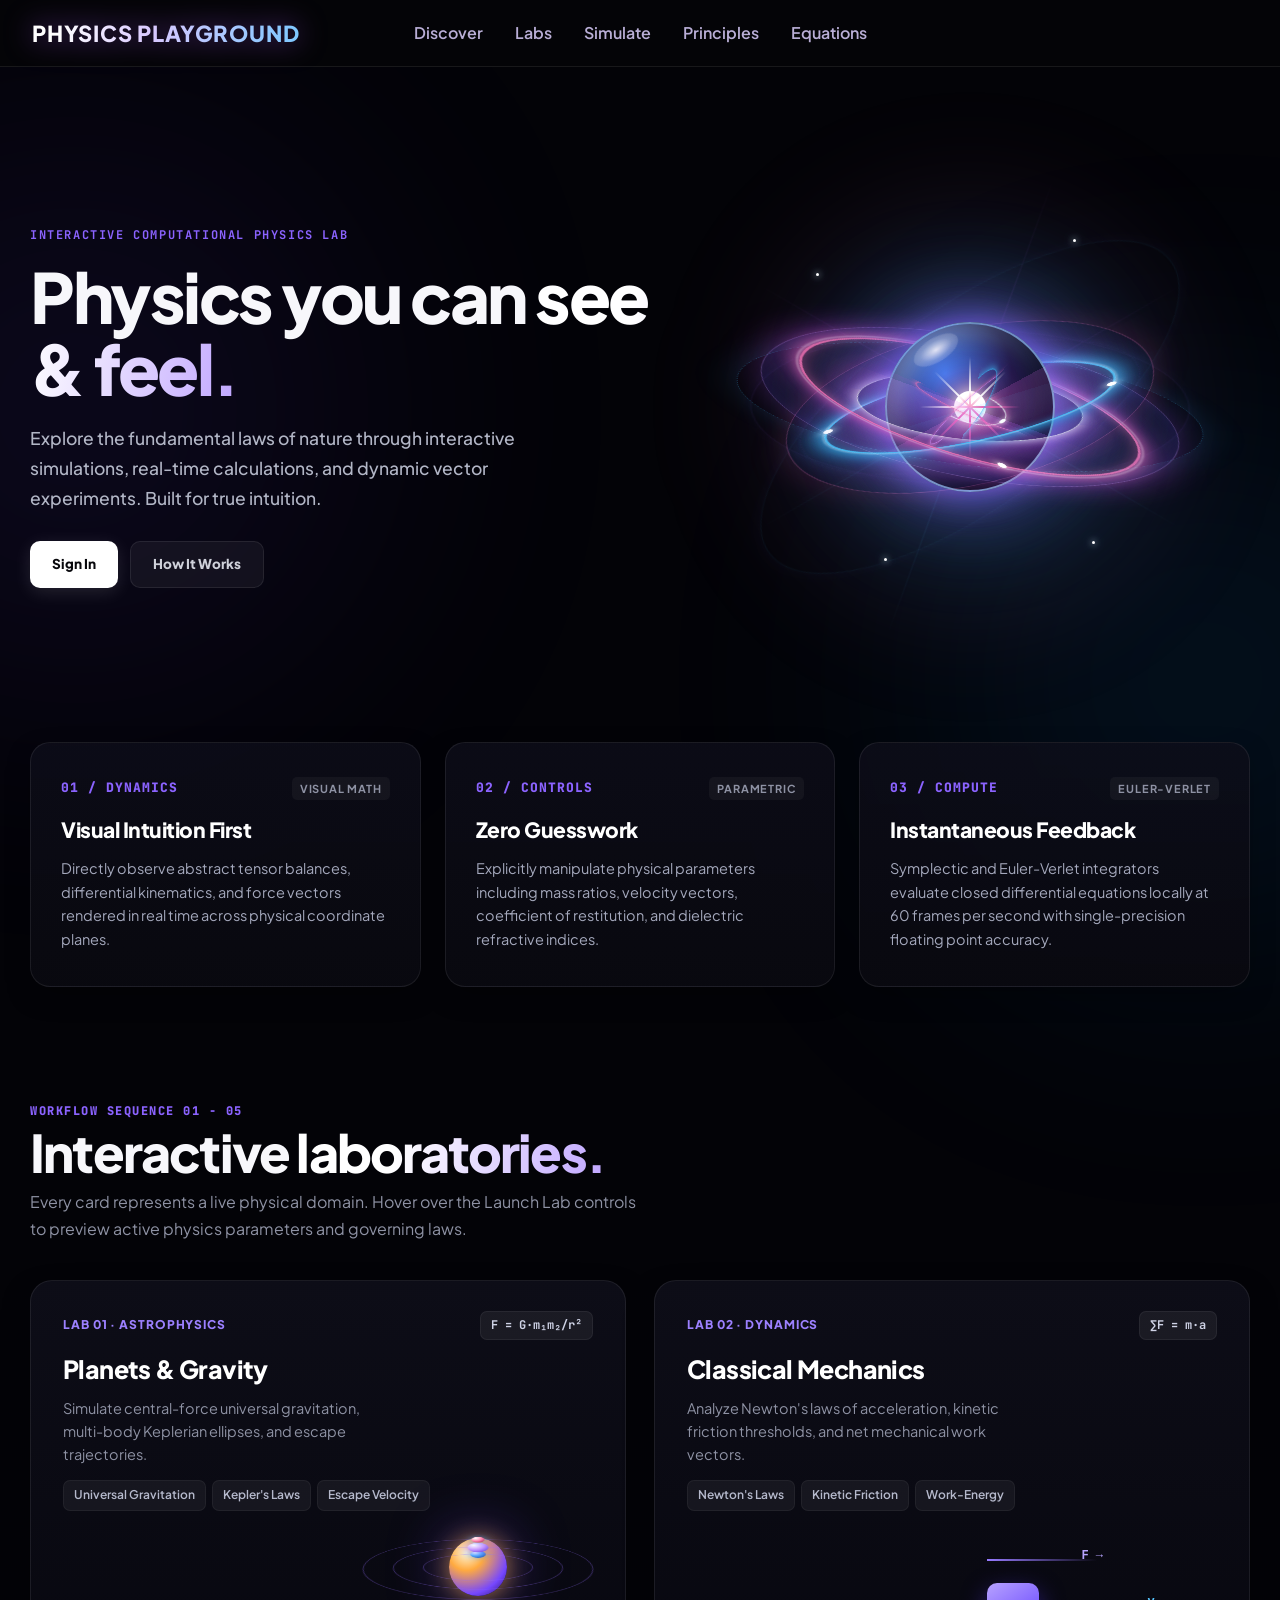
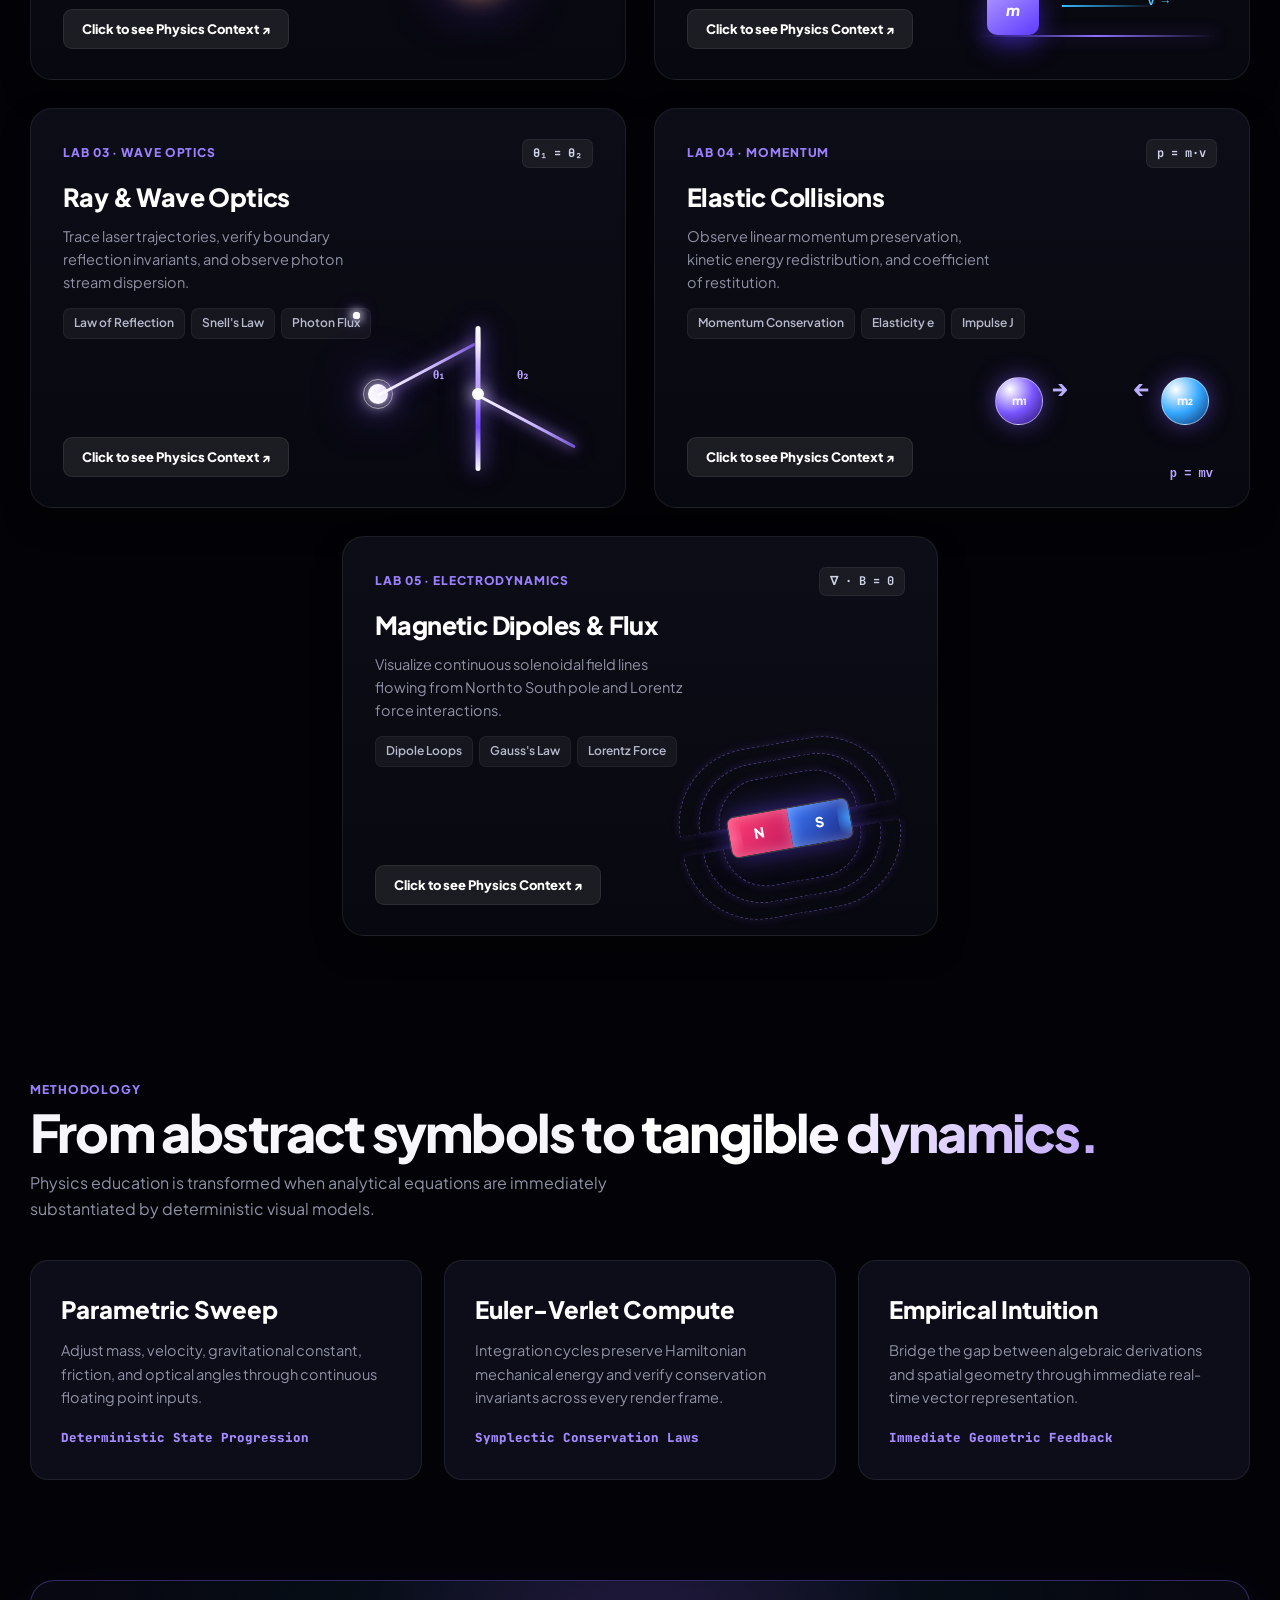
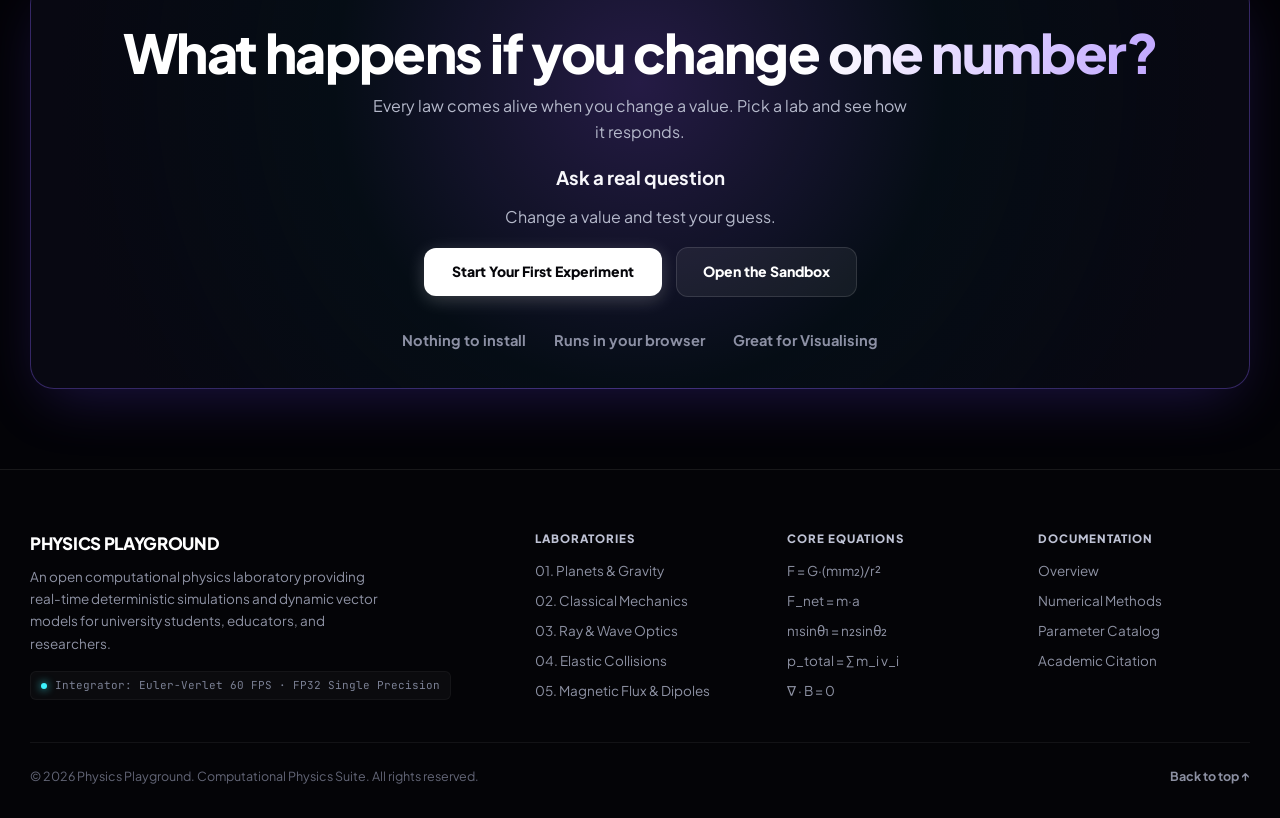
==== commit a749efa6: "making labs" ====
--- a/index.html
+++ b/index.html
@@ -1,492 +1,379 @@
 <!DOCTYPE html>
 <html lang="en">
 <head>
-  <meta charset="UTF-8">
-  <meta name="viewport" content="width=device-width, initial-scale=1.0">
-  <title>Physics Playground | Computational Physics Laboratory</title>
-  <meta name="description" content="Interactive computational physics laboratory with real-time simulations, vector dynamics, and 3D visual models.">
-  <meta property="og:title" content="Physics Playground | Computational Physics Laboratory">
-  <meta property="og:description" content="Interactive computational physics laboratory with real-time simulations, vector dynamics, and 3D visual models.">
-  <meta property="og:type" content="website">
-  <meta name="twitter:card" content="summary_large_image">
-  <link rel="preconnect" href="https://fonts.googleapis.com">
-  <link rel="preconnect" href="https://fonts.gstatic.com" crossorigin>
-  <link href="https://fonts.googleapis.com/css2?family=JetBrains+Mono:wght@400;500;600;700;800&family=Plus+Jakarta+Sans:wght@400;500;600;700;800;900&display=swap" rel="stylesheet">
-    <link rel="stylesheet" href="style.css">
+<meta charset="UTF-8">
+<meta name="viewport" content="width=device-width, initial-scale=1.0">
+<title>Physics Playground | Computational Physics Laboratory</title>
+<meta name="description" content="Interactive computational physics laboratory with real-time simulations, vector dynamics, and 3D visual models.">
+<meta property="og:title" content="Physics Playground | Computational Physics Laboratory">
+<meta property="og:description" content="Interactive computational physics laboratory with real-time simulations, vector dynamics, and 3D visual models.">
+<meta property="og:type" content="website">
+<meta name="twitter:card" content="summary_large_image">
+<link rel="preconnect" href="https://fonts.googleapis.com">
+<link rel="preconnect" href="https://fonts.gstatic.com" crossorigin>
+<link href="https://fonts.googleapis.com/css2?family=JetBrains+Mono:wght@400;500;600;700;800&family=Plus+Jakarta+Sans:wght@400;500;600;700;800;900&display=swap" rel="stylesheet">
+<link rel="stylesheet" href="style.css">
+<link rel="stylesheet" href="structure.css">
 </head>
 <body>
-  <!-- Background Interactive Ambient Glow -->
-  <div id="glow"></div>
-  <div class="ambient a"></div>
-  <div class="ambient b"></div>
-
-  <!-- Top Navigation Bar -->
-  <header class="header">
-    <div class="header-inner">
-      <a href="#" class="brand">PHYSICS PLAYGROUND</a>
-      <nav class="nav-links">
-        <a href="#overview">Overview</a>
-        <a href="#labs">Laboratories</a>
-        <a href="#methodology">Methodology</a>
-        <a href="#footer">Equations</a>
-      </nav>
-      <div class="header-actions">
-        <a class="btn solid" href="signup.html">Get Started</a>
-      </div>
-    </div>
-  </header>
-
-  <main>
-    <!-- Hero Section -->
-    <section class="hero" id="home">
-      <div class="hero-content">
-        <h1>Physics you can <span class="gradient-text">see &amp; feel.</span></h1>
-        <p class="lead">
-          Explore the fundamental laws of nature through interactive simulations, real-time calculations, and dynamic vector experiments. Built for true intuition.
-        </p>
-        
-        <div class="hero-btns">
-          <a href="#labs" class="primary">Explore Laboratories →</a>
-          <a href="#methodology" class="secondary">How It Works</a>
-        </div>
-
-        <div class="stats">
-          <div class="stat"><strong>5</strong><span>Specialized Labs</span></div>
-          <div class="stat"><strong>60 FPS</strong><span>Euler Kinematics</span></div>
-          <div class="stat"><strong>Live</strong><span>Vector Compute</span></div>
-        </div>
-      </div>
-
-      <!-- Main 3D Visual: Pure HTML & CSS 3D Quantum-Cosmic Singularity Model (In Motion & Movable) -->
-      <div class="hero-visual" id="heroVisualWrap">
-        <div class="model-ambient-glow"></div>
-
-        <!-- Spacetime warped background web lattice -->
-        <div class="spacetime-web-layer">
-          <div class="web-ring wr-1"></div>
-          <div class="web-ring wr-2"></div>
-          <div class="web-ring wr-3"></div>
-          <div class="web-filament wf-1"></div>
-          <div class="web-filament wf-2"></div>
-          <div class="web-filament wf-3"></div>
-        </div>
-
-        <!-- Interactive 3D Viewport Stage -->
-        <div class="model-3d-stage" id="modelStage">
-          <!-- Movable 3D World transformed via CSS 3D rotateX and rotateY -->
-          <div class="model-3d-world" id="modelWorld">
-            <div class="model-3d-pivot">
-              <!-- 1. Outer Swirling Translucent Vortex Nebula Shrouds -->
-              <div class="vortex-shroud outer-violet"></div>
-              <div class="vortex-shroud outer-magenta"></div>
-              <div class="vortex-shroud outer-azure"></div>
-
-              <!-- 2. Concentric Luminous 3D Energy Rings -->
-              <!-- Vibrant Neon Magenta Ring (Tilted Ribbon) -->
-              <div class="energy-ring ring-magenta">
-                <span class="ring-node n1"></span>
-                <span class="ring-node n2"></span>
+<div id="glow"></div>
+<div class="ambient a"></div>
+<div class="ambient b"></div>
+
+<!-- Top Navigation Bar -->
+<header class="header">
+  <div class="header-inner">
+    <a href="#home" class="brand">Physics Playground</a>
+    <nav class="nav-links">
+      <a href="#overview">Discover</a>
+      <a href="#labs">Labs</a>
+      <a href="#" id="laboratoriesLink">Simulate</a>
+      <a href="#methodology">Principles</a>
+      <a href="#footer">Equations</a>
+    </nav>
+    <!-- <div class="header-actions">
+      <a class="btn solid" href="login.html">Sign In</a>
+    </div> -->
+  </div>
+</header>
+
+<main>
+  <!-- Hero Section -->
+  <section class="hero" id="home">
+    <div class="hero-content">
+      <span class="eyebrow">Interactive computational physics lab</span>
+      <h1>Physics you can <span class="gradient-text">see &amp; feel.</span></h1>
+      <p class="lead">Explore the fundamental laws of nature through interactive simulations, real-time calculations, and dynamic vector experiments. Built for true intuition.</p>
+      <div class="hero-btns">
+        <a href="signup.html" class="primary">Sign In</a>
+        <a href="#methodology" class="secondary">How It Works</a>
+      </div>
+    </div>
+
+    <div class="hero-visual" id="heroVisualWrap">
+      <div class="model-ambient-glow"></div>
+      <div class="spacetime-web-layer">
+        <div class="web-ring wr-1"></div>
+        <div class="web-ring wr-2"></div>
+        <div class="web-ring wr-3"></div>
+        <div class="web-filament wf-1"></div>
+        <div class="web-filament wf-2"></div>
+        <div class="web-filament wf-3"></div>
+      </div>
+      <div class="model-3d-stage" id="modelStage">
+        <div class="model-3d-world" id="modelWorld">
+          <div class="model-3d-pivot">
+            <div class="vortex-shroud outer-violet"></div>
+            <div class="vortex-shroud outer-magenta"></div>
+            <div class="vortex-shroud outer-azure"></div>
+            <div class="energy-ring ring-magenta">
+              <span class="ring-node n1"></span>
+              <span class="ring-node n2"></span>
+            </div>
+            <div class="energy-ring ring-cyan">
+              <span class="ring-node n1"></span>
+              <span class="ring-node n2"></span>
+            </div>
+            <div class="energy-ring ring-coronal"></div>
+            <div class="quantum-sphere">
+              <div class="sphere-specular"></div>
+              <div class="atomic-core-system">
+                <div class="atomic-loop loop-1"><span class="quantum-particle"></span></div>
+                <div class="atomic-loop loop-2"><span class="quantum-particle"></span></div>
+                <div class="atomic-loop loop-3"><span class="quantum-particle"></span></div>
+                <div class="atomic-loop loop-4"><span class="quantum-particle"></span></div>
               </div>
-
-              <!-- Electric Cyan Ring (Contrasting Tilt) -->
-              <div class="energy-ring ring-cyan">
-                <span class="ring-node n1"></span>
-                <span class="ring-node n2"></span>
+              <div class="singularity-nucleus">
+                <div class="nucleus-flare fl-1"></div>
+                <div class="nucleus-flare fl-2"></div>
+                <div class="nucleus-flare fl-3"></div>
+                <div class="nucleus-flare fl-4"></div>
               </div>
-
-              <!-- Delicate Inner Coronal Ring -->
-              <div class="energy-ring ring-coronal"></div>
-
-              <!-- 3. Central Quantum Singularity Sphere (Glass/Plasma Orb) -->
-              <div class="quantum-sphere">
-                <!-- Glass Specular Glint -->
-                <div class="sphere-specular"></div>
-
-                <!-- 4. Interior Atomic / Quantum Probability Loops -->
-                <div class="atomic-core-system">
-                  <div class="atomic-loop loop-1">
-                    <span class="quantum-particle"></span>
-                  </div>
-                  <div class="atomic-loop loop-2">
-                    <span class="quantum-particle"></span>
-                  </div>
-                  <div class="atomic-loop loop-3">
-                    <span class="quantum-particle"></span>
-                  </div>
-                  <div class="atomic-loop loop-4">
-                    <span class="quantum-particle"></span>
-                  </div>
-                </div>
-
-                <!-- 5. Radiant Singularity Nucleus (White-Hot Pink Core) -->
-                <div class="singularity-nucleus">
-                  <div class="nucleus-flare fl-1"></div>
-                  <div class="nucleus-flare fl-2"></div>
-                  <div class="nucleus-flare fl-3"></div>
-                  <div class="nucleus-flare fl-4"></div>
-                </div>
-              </div>
-
-              <!-- Floating Quantum Dust -->
-              <span class="quantum-dust qd-1"></span>
-              <span class="quantum-dust qd-2"></span>
-              <span class="quantum-dust qd-3"></span>
-              <span class="quantum-dust qd-4"></span>
-            </div>
-          </div>
-
-        </div>
-      </div>
-    </section>
-
-    <!-- Visual Intuition First: Overview Cards -->
-    <section class="preview-strip" id="overview">
-      <div class="preview-card">
-        <div class="preview-meta">
-          <span class="preview-num">01 / DYNAMICS</span>
-          <span class="preview-badge">Visual Math</span>
-        </div>
-        <h4>Visual Intuition First</h4>
-        <p>Directly observe abstract tensor balances, differential kinematics, and force vectors rendered in real time across physical coordinate planes.</p>
-      </div>
-      <div class="preview-card">
-        <div class="preview-meta">
-          <span class="preview-num">02 / CONTROLS</span>
-          <span class="preview-badge">Parametric</span>
-        </div>
-        <h4>Zero Guesswork</h4>
-        <p>Explicitly manipulate physical parameters including mass ratios, velocity vectors, coefficient of restitution, and dielectric refractive indices.</p>
-      </div>
-      <div class="preview-card">
-        <div class="preview-meta">
-          <span class="preview-num">03 / COMPUTE</span>
-          <span class="preview-badge">Euler-Verlet</span>
-        </div>
-        <h4>Instantaneous Feedback</h4>
-        <p>Symplectic and Euler-Verlet integrators evaluate closed differential equations locally at 60 frames per second with single-precision floating point accuracy.</p>
-      </div>
-    </section>
-
-    <!-- ==========================================================================
-         LABORATORIES SECTION
-         Row 1: Lab 01 (Planets) | Lab 02 (Mechanics)
-         Row 2: Lab 03 (Optics)  | Lab 04 (Collisions)
-         Row 3:        Lab 05 (Magnetism - Centered)
-         ========================================================================== -->
-    <section id="labs" class="labs section">
-      <div class="sec-head">
-        <div class="sec-head-top">
-          <span class="sec-num">Workflow Sequence 01 - 05</span>
-        </div>
-        <h2>Interactive <span class="gradient-text">laboratories.</span></h2>
-        <p>Every card represents a live physical domain. Hover over the Launch Lab controls to preview active physics parameters and governing laws.</p>
-      </div>
-
-      <div class="grid">
-        <!-- Lab 1: Planets & Gravity -->
-        <article class="lab spot">
-          <div class="lab-header">
-            <span class="cat">Lab 01 · Astrophysics</span>
-            <span class="eq-pill">F = G·m₁m₂/r²</span>
-          </div>
-          <h3>Planets &amp; Gravity</h3>
-          <p>Simulate central-force universal gravitation, multi-body Keplerian ellipses, and escape trajectories.</p>
-          <div class="topics">
-            <span>Universal Gravitation</span><span>Kepler's Laws</span><span>Escape Velocity</span>
-          </div>
-          
-          <div class="action-wrapper">
-            <button class="open" data-auth-title="Planets & Gravity Laboratory">Click to see Physics Context ↗</button>
-            <div class="lab-tooltip">
-              <span class="tt-title">Physics Context</span>
-              <div class="tt-body">Computes central inverse-square gravitational forces governing orbital angular momentum conservation.</div>
-              <div class="tt-specs">
-                <span>Const G: <b>6.674×10⁻¹¹</b></span>
-                <span>Integrator: <b>Verlet</b></span>
-                <span>Energy: <b>E = -G·M·m/2a</b></span>
-                <span>Orbits: <b>Keplerian</b></span>
-              </div>
-            </div>
-          </div>
-
-          <div class="gravity-visual">
-            <div class="gravity-sun"></div>
-            <div class="gravity-orbit o1"><div class="gravity-planet p1"></div></div>
-            <div class="gravity-orbit o2"><div class="gravity-planet p2"></div></div>
-            <div class="gravity-orbit o3"><div class="gravity-planet p3"></div></div>
-          </div>
-        </article>
-
-        <!-- Lab 2: Mechanics -->
-        <article class="lab spot">
-          <div class="lab-header">
-            <span class="cat">Lab 02 · Dynamics</span>
-            <span class="eq-pill">∑F = m·a</span>
-          </div>
-          <h3>Classical Mechanics</h3>
-          <p>Analyze Newton's laws of acceleration, kinetic friction thresholds, and net mechanical work vectors.</p>
-          <div class="topics">
-            <span>Newton's Laws</span><span>Kinetic Friction</span><span>Work-Energy</span>
-          </div>
-
-          <div class="action-wrapper">
-            <button class="open" data-auth-title="Classical Mechanics Laboratory">Click to see Physics Context ↗</button>
-            <div class="lab-tooltip">
-              <span class="tt-title">Physics Context</span>
-              <div class="tt-body">Evaluates dynamic friction f_k = μ_k N counteracting applied force vectors with real-time velocity integration.</div>
-              <div class="tt-specs">
-                <span>Coefficient μ: <b>0.15 - 0.85</b></span>
-                <span>Net Force: <b>F_net = F - f_k</b></span>
-                <span>Kinetic KE: <b>½ m v²</b></span>
-                <span>Equation: <b>a = F/m</b></span>
-              </div>
-            </div>
-          </div>
-
-          <div class="mechanics-visual">
-            <div class="mechanics-floor"></div>
-            <div class="mechanics-block"></div>
-            <div class="force-line"></div>
-            <div class="velocity-line"></div>
-          </div>
-        </article>
-
-        <!-- Lab 3: Optics -->
-        <article class="lab spot">
-          <div class="lab-header">
-            <span class="cat">Lab 03 · Wave Optics</span>
-            <span class="eq-pill">θ₁ = θ₂</span>
-          </div>
-          <h3>Ray &amp; Wave Optics</h3>
-          <p>Trace laser trajectories, verify boundary reflection invariants, and observe photon stream dispersion.</p>
-          <div class="topics">
-            <span>Law of Reflection</span><span>Snell's Law</span><span>Photon Flux</span>
-          </div>
-
-          <div class="action-wrapper">
-            <button class="open" data-auth-title="Ray Optics Laboratory">Click to see Physics Context ↗</button>
-            <div class="lab-tooltip">
-              <span class="tt-title">Physics Context</span>
-              <div class="tt-body">Models specular boundary reflection where angle of incidence equals angle of reflection along the surface normal.</div>
-              <div class="tt-specs">
-                <span>Incident θ₁: <b>Continuous Sweep</b></span>
-                <span>Reflectance: <b>100% Specular</b></span>
-                <span>Phase Shift: <b>π Radians</b></span>
-                <span>Medium: <b>Dielectric Interface</b></span>
-              </div>
-            </div>
-          </div>
-
-          <div class="optics-visual">
-            <div class="normal-line"></div>
-            <div class="optics-mirror"><div class="mirror-sheen"></div></div>
-            <div class="light-source"></div>
-            <div class="light-ray incoming"></div>
-            <div class="light-ray reflected"></div>
-            <div class="photon-pulse photon-incoming"></div>
-            <div class="photon-pulse photon-reflected"></div>
-            <div class="optics-impact"></div>
-            <span class="theta t1">θ₁</span>
-            <span class="theta t2">θ₂</span>
-          </div>
-        </article>
-
-        <!-- Lab 4: Collisions -->
-        <article class="lab spot">
-          <div class="lab-header">
-            <span class="cat">Lab 04 · Momentum</span>
-            <span class="eq-pill">p = m·v</span>
-          </div>
-          <h3>Elastic Collisions</h3>
-          <p>Observe linear momentum preservation, kinetic energy redistribution, and coefficient of restitution.</p>
-          <div class="topics">
-            <span>Momentum Conservation</span><span>Elasticity e</span><span>Impulse J</span>
-          </div>
-
-          <div class="action-wrapper">
-            <button class="open" data-auth-title="Elastic Collisions Laboratory">Click to see Physics Context ↗</button>
-            <div class="lab-tooltip">
-              <span class="tt-title">Physics Context</span>
-              <div class="tt-body">Conservation of total momentum with variable coefficient of restitution e = 1.0 (perfectly elastic).</div>
-              <div class="tt-specs">
-                <span>Restitution e: <b>1.0 (Elastic)</b></span>
-                <span>Total Δp: <b>0.00 kg·m/s</b></span>
-                <span>Impulse J: <b>∫ F dt</b></span>
-                <span>Exchange: <b>Kinetic Recoil</b></span>
-              </div>
-            </div>
-          </div>
-
-          <div class="collision-visual">
-            <div class="collision-ball a">m₁</div>
-            <div class="collision-ball b">m₂</div>
-            <div class="collision-arrow a">→</div>
-            <div class="collision-arrow b">←</div>
-            <div class="momentum-formula">p = mv</div>
-          </div>
-        </article>
-
-        <!-- Lab 5: Magnetism (Centered in row 3) -->
-        <article class="lab spot lab-center">
-          <div class="lab-header">
-            <span class="cat">Lab 05 · Electrodynamics</span>
-            <span class="eq-pill">∇ · B = 0</span>
-          </div>
-          <h3>Magnetic Dipoles &amp; Flux</h3>
-          <p>Visualize continuous solenoidal field lines flowing from North to South pole and Lorentz force interactions.</p>
-          <div class="topics">
-            <span>Dipole Loops</span><span>Gauss's Law</span><span>Lorentz Force</span>
-          </div>
-
-          <div class="action-wrapper">
-            <button class="open" data-auth-title="Magnetic Dipoles Laboratory">Click to see Physics Context ↗</button>
-            <div class="lab-tooltip">
-              <span class="tt-title">Physics Context</span>
-              <div class="tt-body">Computes solenoidal magnetic vector potentials confirming zero magnetic monopole divergence.</div>
-              <div class="tt-specs">
-                <span>Gauss Law: <b>∇ · B = 0</b></span>
-                <span>Flux lines: <b>Continuous Loops</b></span>
-                <span>Force: <b>F = q(E + v × B)</b></span>
-                <span>Poles: <b>Dipole Singularity</b></span>
-              </div>
-            </div>
-          </div>
-
-          <div class="magnet-visual">
-            <div class="magnet-assembly">
-              <div class="field-lines-top">
-                <div class="field-line f1"></div>
-                <div class="field-line f2"></div>
-                <div class="field-line f3"></div>
-              </div>
-              <div class="magnet">
-                <span class="north">N</span>
-                <span class="south">S</span>
-              </div>
-              <div class="field-lines-bottom">
-                <div class="field-line fb1"></div>
-                <div class="field-line fb2"></div>
-                <div class="field-line fb3"></div>
-              </div>
-            </div>
-          </div>
-        </article>
-      </div>
-    </section>
-
-    <!-- Methodology / About Section -->
-    <section id="methodology" class="about section">
-      <div class="sec-head">
-        <span class="cat">Methodology</span>
-        <h2>From abstract symbols to <span class="gradient-text">tangible dynamics.</span></h2>
-        <p>Physics education is transformed when analytical equations are immediately substantiated by deterministic visual models.</p>
-      </div>
-      <div class="xp-grid">
-        <div class="xp spot">
-          <h3>Parametric Sweep</h3>
-          <p>Adjust mass, velocity, gravitational constant, friction, and optical angles through continuous floating point inputs.</p>
-          <em>Deterministic State Progression</em>
-        </div>
-        <div class="xp spot">
-          <h3>Euler-Verlet Compute</h3>
-          <p>Integration cycles preserve Hamiltonian mechanical energy and verify conservation invariants across every render frame.</p>
-          <em>Symplectic Conservation Laws</em>
-        </div>
-        <div class="xp spot">
-          <h3>Empirical Intuition</h3>
-          <p>Bridge the gap between algebraic derivations and spatial geometry through immediate real-time vector representation.</p>
-          <em>Immediate Geometric Feedback</em>
-        </div>
-      </div>
-    </section>
-
-    <!-- Call to Action Section -->
-    <div class="cta-wrapper">
-      <section class="cta">
-        <div class="cta-tag">Interactive Physics Lab</div>
-        <h2>Step inside the <span class="gradient-text">physics lab.</span></h2>
-        <p>Select any simulation above, configure initial physical boundary conditions, and observe natural laws execute in real time.</p>
-        <div class="cta-actions">
-          <button class="cta-btn-primary" data-auth-title="Student Access">Start Experimenting Now →</button>
-          <button class="cta-btn-secondary" data-auth-title="Explore Sandbox">Launch Interactive Sandbox</button>
-        </div>
-        <div class="cta-features">
-          <span>Zero Installation Required</span>
-          <span>Deterministic In-Browser Solvers</span>
-          <span>Open Educational Resources</span>
-        </div>
-      </section>
-    </div>
-  </main>
-
-  <!-- Footer -->
-  <footer class="footer-wrap" id="footer">
-    <div class="footer-inner">
-      <div class="footer-grid">
-        <div class="footer-brand">
-          <h4>PHYSICS PLAYGROUND</h4>
-          <p>An open computational physics laboratory providing real-time deterministic simulations and dynamic vector models for university students, educators, and researchers.</p>
-          <div class="footer-status">
-            <span class="status-dot"></span>
-            <span>Integrator: Euler-Verlet 60 FPS · FP32 Single Precision</span>
-          </div>
-        </div>
-        <div class="footer-col">
-          <h5>Laboratories</h5>
-          <ul>
-            <li><a href="#labs">01. Planets &amp; Gravity</a></li>
-            <li><a href="#labs">02. Classical Mechanics</a></li>
-            <li><a href="#labs">03. Ray &amp; Wave Optics</a></li>
-            <li><a href="#labs">04. Elastic Collisions</a></li>
-            <li><a href="#labs">05. Magnetic Flux &amp; Dipoles</a></li>
-          </ul>
-        </div>
-        <div class="footer-col">
-          <h5>Core Equations</h5>
-          <ul>
-            <li><a href="#labs">F = G·(m₁m₂)/r²</a></li>
-            <li><a href="#labs">F_net = m·a</a></li>
-            <li><a href="#labs">n₁sinθ₁ = n₂sinθ₂</a></li>
-            <li><a href="#labs">p_total = ∑ m_i v_i</a></li>
-            <li><a href="#labs">∇ · B = 0</a></li>
-          </ul>
-        </div>
-        <div class="footer-col">
-          <h5>Documentation</h5>
-          <ul>
-            <li><a href="#overview">Overview</a></li>
-            <li><a href="#methodology">Numerical Methods</a></li>
-            <li><a href="#labs">Parameter Catalog</a></li>
-            <li><a href="#">Academic Citation</a></li>
-          </ul>
-        </div>
-      </div>
-      <div class="footer-bottom">
-        <p>© 2026 Physics Playground. Computational Physics Suite. All rights reserved.</p>
-        <a href="#home" class="back-top">Back to top ↑</a>
-      </div>
-    </div>
-  </footer>
-
-  <!-- Interactive Auth Modal -->
-  <div class="auth-modal" id="authModal">
-    <div class="auth-box">
-      <button class="auth-close" type="button" aria-label="Close">&times;</button>
-      <h3 id="modalTitle">Access Laboratory</h3>
-      <p id="modalDesc">Enter credentials to configure custom physical parameters and store simulation state checkpoints.</p>
-      <form id="authForm">
-        <div class="auth-input-group">
-          <input type="email" class="auth-input" placeholder="student@university.edu" required />
-          <input type="password" class="auth-input" placeholder="Password" required />
-          <button type="submit" class="auth-submit">Enter Laboratory →</button>
-        </div>
-      </form>
+            </div>
+            <span class="quantum-dust qd-1"></span>
+            <span class="quantum-dust qd-2"></span>
+            <span class="quantum-dust qd-3"></span>
+            <span class="quantum-dust qd-4"></span>
+          </div>
+        </div>
+      </div>
+    </div>
+  </section>
+
+  <!-- Overview Cards -->
+  <section class="preview-strip" id="overview">
+    <div class="preview-card">
+      <div class="preview-meta"><span class="preview-num">01 / DYNAMICS</span><span class="preview-badge">Visual Math</span></div>
+      <h4>Visual Intuition First</h4>
+      <p>Directly observe abstract tensor balances, differential kinematics, and force vectors rendered in real time across physical coordinate planes.</p>
+    </div>
+    <div class="preview-card">
+      <div class="preview-meta"><span class="preview-num">02 / CONTROLS</span><span class="preview-badge">Parametric</span></div>
+      <h4>Zero Guesswork</h4>
+      <p>Explicitly manipulate physical parameters including mass ratios, velocity vectors, coefficient of restitution, and dielectric refractive indices.</p>
+    </div>
+    <div class="preview-card">
+      <div class="preview-meta"><span class="preview-num">03 / COMPUTE</span><span class="preview-badge">Euler-Verlet</span></div>
+      <h4>Instantaneous Feedback</h4>
+      <p>Symplectic and Euler-Verlet integrators evaluate closed differential equations locally at 60 frames per second with single-precision floating point accuracy.</p>
+    </div>
+  </section>
+
+  <!-- Laboratories -->
+  <section id="labs" class="labs section">
+    <div class="sec-head">
+      <div class="sec-head-top"><span class="sec-num">Workflow Sequence 01 - 05</span></div>
+      <h2>Interactive <span class="gradient-text">laboratories.</span></h2>
+      <p>Every card represents a live physical domain. Hover over the Launch Lab controls to preview active physics parameters and governing laws.</p>
+    </div>
+
+    <div class="grid">
+      <article class="lab spot">
+        <div class="lab-header"><span class="cat">Lab 01 · Astrophysics</span><span class="eq-pill">F = G·m₁m₂/r²</span></div>
+        <h3>Planets &amp; Gravity</h3>
+        <p>Simulate central-force universal gravitation, multi-body Keplerian ellipses, and escape trajectories.</p>
+        <div class="topics"><span>Universal Gravitation</span><span>Kepler's Laws</span><span>Escape Velocity</span></div>
+        <div class="action-wrapper">
+          <button class="open" data-auth-title="Planets & Gravity Laboratory">Click to see Physics Context ↗</button>
+          <div class="lab-tooltip">
+            <span class="tt-title">Physics Context</span>
+            <div class="tt-body">Computes central inverse-square gravitational forces governing orbital angular momentum conservation.</div>
+            <div class="tt-specs">
+              <span>Const G: <b>6.674×10⁻¹¹</b></span>
+              <span>Integrator: <b>Verlet</b></span>
+              <span>Energy: <b>E = -G·M·m/2a</b></span>
+              <span>Orbits: <b>Keplerian</b></span>
+            </div>
+          </div>
+        </div>
+        <div class="gravity-visual">
+          <div class="gravity-sun"></div>
+          <div class="gravity-orbit o1"><div class="gravity-planet p1"></div></div>
+          <div class="gravity-orbit o2"><div class="gravity-planet p2"></div></div>
+          <div class="gravity-orbit o3"><div class="gravity-planet p3"></div></div>
+        </div>
+      </article>
+
+      <article class="lab spot">
+        <div class="lab-header"><span class="cat">Lab 02 · Dynamics</span><span class="eq-pill">∑F = m·a</span></div>
+        <h3>Classical Mechanics</h3>
+        <p>Analyze Newton's laws of acceleration, kinetic friction thresholds, and net mechanical work vectors.</p>
+        <div class="topics"><span>Newton's Laws</span><span>Kinetic Friction</span><span>Work-Energy</span></div>
+        <div class="action-wrapper">
+          <button class="open" data-auth-title="Classical Mechanics Laboratory">Click to see Physics Context ↗</button>
+          <div class="lab-tooltip">
+            <span class="tt-title">Physics Context</span>
+            <div class="tt-body">Evaluates dynamic friction f_k = μ_k N counteracting applied force vectors with real-time velocity integration.</div>
+            <div class="tt-specs">
+              <span>Coefficient μ: <b>0.15 - 0.85</b></span>
+              <span>Net Force: <b>F_net = F - f_k</b></span>
+              <span>Kinetic KE: <b>½ m v²</b></span>
+              <span>Equation: <b>a = F/m</b></span>
+            </div>
+          </div>
+        </div>
+        <div class="mechanics-visual">
+          <div class="mechanics-floor"></div>
+          <div class="mechanics-block"></div>
+          <div class="force-line"></div>
+          <div class="velocity-line"></div>
+        </div>
+      </article>
+
+      <article class="lab spot">
+        <div class="lab-header"><span class="cat">Lab 03 · Wave Optics</span><span class="eq-pill">θ₁ = θ₂</span></div>
+        <h3>Ray &amp; Wave Optics</h3>
+        <p>Trace laser trajectories, verify boundary reflection invariants, and observe photon stream dispersion.</p>
+        <div class="topics"><span>Law of Reflection</span><span>Snell's Law</span><span>Photon Flux</span></div>
+        <div class="action-wrapper">
+          <button class="open" data-auth-title="Ray Optics Laboratory">Click to see Physics Context ↗</button>
+          <div class="lab-tooltip">
+            <span class="tt-title">Physics Context</span>
+            <div class="tt-body">Models specular boundary reflection where angle of incidence equals angle of reflection along the surface normal.</div>
+            <div class="tt-specs">
+              <span>Incident θ₁: <b>Continuous Sweep</b></span>
+              <span>Reflectance: <b>100% Specular</b></span>
+              <span>Phase Shift: <b>π Radians</b></span>
+              <span>Medium: <b>Dielectric Interface</b></span>
+            </div>
+          </div>
+        </div>
+        <div class="optics-visual">
+          <div class="normal-line"></div>
+          <div class="optics-mirror"><div class="mirror-sheen"></div></div>
+          <div class="light-source"></div>
+          <div class="light-ray incoming"></div>
+          <div class="light-ray reflected"></div>
+          <div class="photon-pulse photon-incoming"></div>
+          <div class="photon-pulse photon-reflected"></div>
+          <div class="optics-impact"></div>
+          <span class="theta t1">θ₁</span>
+          <span class="theta t2">θ₂</span>
+        </div>
+      </article>
+
+      <article class="lab spot">
+        <div class="lab-header"><span class="cat">Lab 04 · Momentum</span><span class="eq-pill">p = m·v</span></div>
+        <h3>Elastic Collisions</h3>
+        <p>Observe linear momentum preservation, kinetic energy redistribution, and coefficient of restitution.</p>
+        <div class="topics"><span>Momentum Conservation</span><span>Elasticity e</span><span>Impulse J</span></div>
+        <div class="action-wrapper">
+          <button class="open" data-auth-title="Elastic Collisions Laboratory">Click to see Physics Context ↗</button>
+          <div class="lab-tooltip">
+            <span class="tt-title">Physics Context</span>
+            <div class="tt-body">Conservation of total momentum with variable coefficient of restitution e = 1.0 (perfectly elastic).</div>
+            <div class="tt-specs">
+              <span>Restitution e: <b>1.0 (Elastic)</b></span>
+              <span>Total Δp: <b>0.00 kg·m/s</b></span>
+              <span>Impulse J: <b>∫ F dt</b></span>
+              <span>Exchange: <b>Kinetic Recoil</b></span>
+            </div>
+          </div>
+        </div>
+        <div class="collision-visual">
+          <div class="collision-ball a">m₁</div>
+          <div class="collision-ball b">m₂</div>
+          <div class="collision-arrow a">→</div>
+          <div class="collision-arrow b">←</div>
+          <div class="momentum-formula">p = mv</div>
+        </div>
+      </article>
+
+      <article class="lab spot lab-center">
+        <div class="lab-header"><span class="cat">Lab 05 · Electrodynamics</span><span class="eq-pill">∇ · B = 0</span></div>
+        <h3>Magnetic Dipoles &amp; Flux</h3>
+        <p>Visualize continuous solenoidal field lines flowing from North to South pole and Lorentz force interactions.</p>
+        <div class="topics"><span>Dipole Loops</span><span>Gauss's Law</span><span>Lorentz Force</span></div>
+        <div class="action-wrapper">
+          <button class="open" data-auth-title="Magnetic Dipoles Laboratory">Click to see Physics Context ↗</button>
+          <div class="lab-tooltip">
+            <span class="tt-title">Physics Context</span>
+            <div class="tt-body">Computes solenoidal magnetic vector potentials confirming zero magnetic monopole divergence.</div>
+            <div class="tt-specs">
+              <span>Gauss Law: <b>∇ · B = 0</b></span>
+              <span>Flux lines: <b>Continuous Loops</b></span>
+              <span>Force: <b>F = q(E + v × B)</b></span>
+              <span>Poles: <b>Dipole Singularity</b></span>
+            </div>
+          </div>
+        </div>
+        <div class="magnet-visual">
+          <div class="magnet-assembly">
+            <div class="field-lines-top">
+              <div class="field-line f1"></div>
+              <div class="field-line f2"></div>
+              <div class="field-line f3"></div>
+            </div>
+            <div class="magnet"><span class="north">N</span><span class="south">S</span></div>
+            <div class="field-lines-bottom">
+              <div class="field-line fb1"></div>
+              <div class="field-line fb2"></div>
+              <div class="field-line fb3"></div>
+            </div>
+          </div>
+        </div>
+      </article>
+    </div>
+  </section>
+
+  <!-- Methodology -->
+  <section id="methodology" class="about section">
+    <div class="sec-head">
+      <span class="cat">Methodology</span>
+      <h2>From abstract symbols to <span class="gradient-text">tangible dynamics.</span></h2>
+      <p>Physics education is transformed when analytical equations are immediately substantiated by deterministic visual models.</p>
+    </div>
+    <div class="xp-grid">
+      <div class="xp spot">
+        <h3>Parametric Sweep</h3>
+        <p>Adjust mass, velocity, gravitational constant, friction, and optical angles through continuous floating point inputs.</p>
+        <em>Deterministic State Progression</em>
+      </div>
+      <div class="xp spot">
+        <h3>Euler-Verlet Compute</h3>
+        <p>Integration cycles preserve Hamiltonian mechanical energy and verify conservation invariants across every render frame.</p>
+        <em>Symplectic Conservation Laws</em>
+      </div>
+      <div class="xp spot">
+        <h3>Empirical Intuition</h3>
+        <p>Bridge the gap between algebraic derivations and spatial geometry through immediate real-time vector representation.</p>
+        <em>Immediate Geometric Feedback</em>
+      </div>
+    </div>
+  </section>
+
+  <!-- Call to Action -->
+  <div class="cta-wrapper">
+  <section class="cta">
+    <h2>What happens if you <span class="gradient-text">change one number?</span></h2>
+    <p>Every law comes alive when you change a value. Pick a lab and see how it responds.</p>
+
+    <div class="cta-points">
+        <h3>Ask a real question</h3>
+        <p>Change a value and test your guess.</p>
+    </div>
+
+    <div class="cta-actions">
+      <a class="cta-btn-primary" href="login.html">Start Your First Experiment</a>
+      <a class="cta-btn-secondary" href="login.html">Open the Sandbox</a>
+    </div>
+
+    <div class="cta-features">
+      <span><h3>Nothing to install</h3></span>
+      <span><h3>Runs in your browser</h3></span>
+      <span><h3>Great for Visualising</h3></span>
+    </div>
+  </section>
+</div>
+
+</main>
+
+<!-- Footer -->
+<footer class="footer-wrap" id="footer">
+  <div class="footer-inner">
+    <div class="footer-grid">
+      <div class="footer-brand">
+        <h4>PHYSICS PLAYGROUND</h4>
+        <p>An open computational physics laboratory providing real-time deterministic simulations and dynamic vector models for university students, educators, and researchers.</p>
+        <div class="footer-status"><span class="status-dot"></span><span>Integrator: Euler-Verlet 60 FPS · FP32 Single Precision</span></div>
+      </div>
+      <div class="footer-col">
+        <h5>Laboratories</h5>
+        <ul>
+          <li><a href="#labs">01. Planets &amp; Gravity</a></li>
+          <li><a href="#labs">02. Classical Mechanics</a></li>
+          <li><a href="#labs">03. Ray &amp; Wave Optics</a></li>
+          <li><a href="#labs">04. Elastic Collisions</a></li>
+          <li><a href="#labs">05. Magnetic Flux &amp; Dipoles</a></li>
+        </ul>
+      </div>
+      <div class="footer-col">
+        <h5>Core Equations</h5>
+        <ul>
+          <li><a href="#labs">F = G·(m₁m₂)/r²</a></li>
+          <li><a href="#labs">F_net = m·a</a></li>
+          <li><a href="#labs">n₁sinθ₁ = n₂sinθ₂</a></li>
+          <li><a href="#labs">p_total = ∑ m_i v_i</a></li>
+          <li><a href="#labs">∇ · B = 0</a></li>
+        </ul>
+      </div>
+      <div class="footer-col">
+        <h5>Documentation</h5>
+        <ul>
+          <li><a href="#overview">Overview</a></li>
+          <li><a href="#methodology">Numerical Methods</a></li>
+          <li><a href="#labs">Parameter Catalog</a></li>
+          <li><a href="#">Academic Citation</a></li>
+        </ul>
+      </div>
+    </div>
+    <div class="footer-bottom">
+      <p>© 2026 Physics Playground. Computational Physics Suite. All rights reserved.</p>
+      <a href="#home" class="back-top">Back to top ↑</a>
     </div>
   </div>
-
-  <!-- Interactive Script for 3D Movable Model & Controls -->
-    <script src="app.js"></script>
+</footer>
+
+<script src="js/app.js"></script>
 </body>
 </html>
-
-
--- a/style.css
+++ b/style.css
@@ -78,83 +78,144 @@
       to { transform: translate(80px, 45px) scale(1.1); }
     }
 
-    /* ---------------- TOP NAVIGATION BAR ---------------- */
-    .header {
-      position: sticky;
-      top: 0;
-      z-index: 40;
-      backdrop-filter: blur(16px);
-      background: rgba(3, 3, 7, 0.88);
-      border-bottom: 1px solid var(--border);
-    }
-
-    .header-inner {
-      max-width: var(--max);
-      margin: 0 auto;
-      padding: 0 24px;
-      height: 68px;
-      display: flex;
-      align-items: center;
-      justify-content: space-between;
-    }
-
-    .brand {
-      font-size: 17px;
-      font-weight: 900;
-      letter-spacing: -0.3px;
-      color: #ffffff;
-    }
-
-    .nav-links {
-      display: flex;
-      align-items: center;
-      gap: 32px;
-      font-size: 13.5px;
-      font-weight: 600;
-      color: var(--muted);
-    }
-    .nav-links a {
-      transition: color 0.2s;
-    }
-    .nav-links a:hover {
-      color: #ffffff;
-    }
-
-    .header-actions {
-      display: flex;
-      align-items: center;
-      gap: 10px;
-    }
-
-    .btn {
-      display: inline-flex;
-      align-items: center;
-      justify-content: center;
-      padding: 9px 18px;
-      border-radius: 9px;
-      font-size: 13px;
-      font-weight: 700;
-      transition: background 0.2s, transform 0.2s, color 0.2s, border-color 0.2s;
-    }
-
-    .btn.ghost {
-      background: rgba(255, 255, 255, 0.05);
-      color: #ffffff;
-      border: 1px solid var(--border);
-    }
-    .btn.ghost:hover {
-      background: rgba(255, 255, 255, 0.1);
-      border-color: rgba(255, 255, 255, 0.2);
-    }
-
-    .btn.solid {
-      background: #ffffff;
-      color: #08080c;
-    }
-    .btn.solid:hover {
-      background: #e3d9ff;
-      transform: translateY(-1px);
-    }
+
+ /* ==========================================================================
+   STRUCTURE.CSS: loaded AFTER style.css. Flat navbar (violet colors) + hero
+   eyebrow + full-width stats band. Nothing else is touched.
+   ========================================================================== */
+
+/* ---------------- TOP NAVIGATION BAR ---------------- */
+.header {
+  position: sticky;
+  top: 0;
+  z-index: 40;
+  padding: 0;
+  background: #040407;                      /* same as footer */
+  backdrop-filter: none;
+  -webkit-backdrop-filter: none;
+  border: 0;
+  border-bottom: 1px solid var(--border);   /* same as footer border */
+  box-shadow: none;
+}
+.header::after { content: none; }
+
+.header-inner {
+  width: 100%;
+  max-width: none;
+  height: 66px;
+  margin: 0;
+  padding: 0 32px;
+  display: grid;
+  grid-template-columns: 1fr auto 1fr;   /* brand | links centered | button */
+  align-items: center;
+  border: 0;
+  border-radius: 0;
+  background: none;
+  backdrop-filter: none;
+  -webkit-backdrop-filter: none;
+  box-shadow: none;
+}
+
+.brand {
+  justify-self: start;
+  font-size: 22px;
+  font-weight: 900;
+  letter-spacing: 0.8px;
+  text-transform: uppercase;
+  background: linear-gradient(100deg, #ffffff 10%, #d8c8ff 45%, #7cc8ff 100%);
+  -webkit-background-clip: text;
+  background-clip: text;
+  color: transparent;
+  filter: drop-shadow(0 0 14px rgba(168, 85, 247, 0.6));
+}
+
+.nav-links {
+  justify-self: center;
+  display: flex;
+  align-items: center;
+  gap: 32px;
+  font-size: 16px;
+  font-weight: 600;
+  color: #b9aed6;
+}
+.nav-links a {
+  padding: 6px 0;
+  border-radius: 0;
+  transition: color 0.2s;
+}
+.nav-links a:hover {
+  color: #E9D5FF;
+  background: none;
+}
+
+.header-actions {
+  justify-self: end;
+  margin-left: 0;
+  display: flex;
+  align-items: center;
+}
+.btn {
+  padding: 10px 22px;
+  border-radius: 999px;
+  font-size: 15px;
+  font-weight: 700;
+}
+.btn.solid {
+  background: linear-gradient(135deg, #a855f7, #6d4aff);
+  color: #ffffff;
+  box-shadow: 0 6px 20px -4px rgba(168, 85, 247, 0.6);
+}
+.btn.solid:hover {
+  transform: translateY(-1px);
+  box-shadow: 0 8px 26px -4px rgba(168, 85, 247, 0.85);
+}
+
+@media (max-width: 720px) {
+  .nav-links { display: none; }
+  .header-inner { grid-template-columns: 1fr auto; padding: 0 18px; }
+  .brand { font-size: 18px; }
+}
+
+/* ---------------- HERO EYEBROW ---------------- */
+.eyebrow {
+  display: block;
+  margin-bottom: 16px;
+  font-family: 'JetBrains Mono', monospace;
+  font-size: 12px;
+  font-weight: 700;
+  letter-spacing: 1.6px;
+  text-transform: uppercase;
+  color: var(--pur);
+}
+
+/* ---------------- FULL-WIDTH STATS BAND ---------------- */
+.stats-band {
+  background: linear-gradient(180deg, #0b0820, #09061a);
+  border-top: 1px solid rgba(139, 99, 255, 0.2);
+  border-bottom: 1px solid rgba(139, 99, 255, 0.2);
+  padding: 36px 0;
+}
+.stats-band .stats {
+  width: min(var(--max), calc(100% - 48px));
+  margin: 0 auto;
+  display: grid;
+  grid-template-columns: repeat(3, 1fr);
+  gap: 20px;
+}
+.stats-band .stat {
+  padding: 24px;
+  text-align: center;
+  border-radius: 16px;
+  background: rgba(255, 255, 255, 0.04);
+  border: 1px solid rgba(255, 255, 255, 0.08);
+}
+.preview-strip { margin-top: 56px; }
+
+@media (max-width: 720px) {
+  .stats-band .stats { grid-template-columns: 1fr; }
+}
+
+
 
     /* ---------------- HERO SECTION ---------------- */
     .hero {
@@ -1554,7 +1615,7 @@
     .cta {
       position: relative;
       border-radius: 24px;
-      padding: 60px 40px;
+      padding: 42px 40px 36px;
       text-align: center;
       overflow: hidden;
       background: radial-gradient(circle at 50% 25%, rgba(139, 99, 255, 0.25) 0%, rgba(53, 184, 255, 0.06) 45%, #080812 85%);
@@ -1586,7 +1647,7 @@
     }
 
     .cta p {
-      margin: 16px auto 30px;
+      margin: 12px auto 18px;
       color: #b5b9cb;
       font-size: 16px;
       line-height: 1.6;
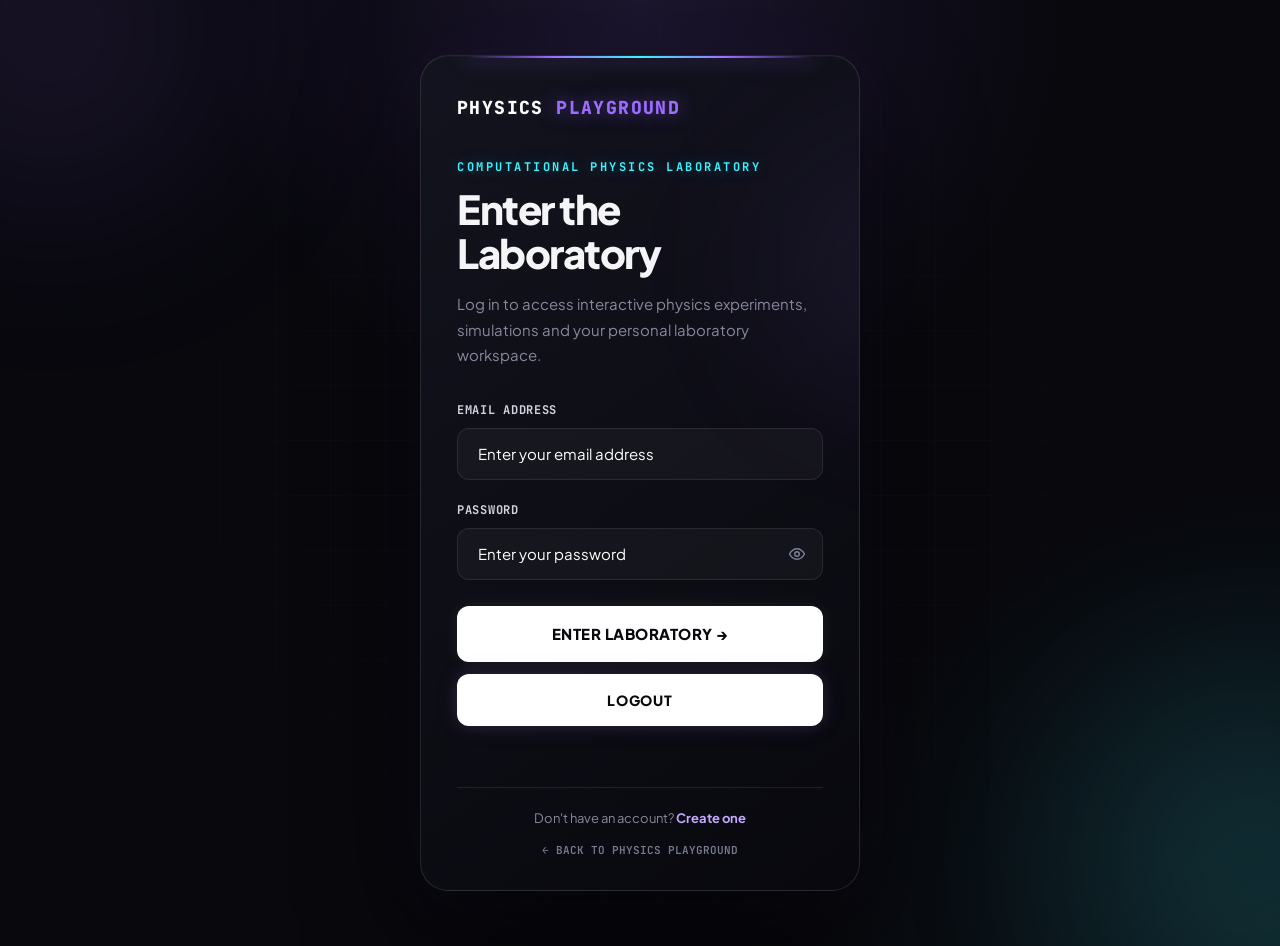
==== commit 6fe9067c: "documentation page" ====
--- a/index.html
+++ b/index.html
@@ -13,6 +13,7 @@
 <link rel="preconnect" href="https://fonts.gstatic.com" crossorigin>
 <link href="https://fonts.googleapis.com/css2?family=JetBrains+Mono:wght@400;500;600;700;800&family=Plus+Jakarta+Sans:wght@400;500;600;700;800;900&display=swap" rel="stylesheet">
 <link rel="stylesheet" href="style.css">
+<link rel="stylesheet" href="navbar.css">
 <link rel="stylesheet" href="structure.css">
 </head>
 <body>
@@ -31,9 +32,12 @@
       <a href="#methodology">Principles</a>
       <a href="#footer">Equations</a>
     </nav>
-    <!-- <div class="header-actions">
-      <a class="btn solid" href="login.html">Sign In</a>
-    </div> -->
+
+    <!-- visible only when logged in (nothing shows when logged out) -->
+    <div class="header-actions" id="userInfo" style="display:none;">
+      <span class="user-greeting">Hello, <span class="user-name" id="userName"></span> <span class="wave">👋</span></span>
+      <button class="btn solid" id="logoutBtn" type="button">Logout</button>
+    </div>
   </div>
 </header>
 
@@ -42,11 +46,11 @@
   <section class="hero" id="home">
     <div class="hero-content">
       <span class="eyebrow">Interactive computational physics lab</span>
-      <h1>Physics you can <span class="gradient-text">see &amp; feel.</span></h1>
+      <h1>Physics that you <span class="gradient-text"> can see &amp; feel.</span></h1>
       <p class="lead">Explore the fundamental laws of nature through interactive simulations, real-time calculations, and dynamic vector experiments. Built for true intuition.</p>
       <div class="hero-btns">
-        <a href="signup.html" class="primary">Sign In</a>
-        <a href="#methodology" class="secondary">How It Works</a>
+        <a href="documentation.html" class="primary">Lab Reference Guide</a>
+        <a href="#methodology" class="primary">See How It Works</a>
       </div>
     </div>
 
@@ -314,8 +318,8 @@
     </div>
 
     <div class="cta-actions">
-      <a class="cta-btn-primary" href="login.html">Start Your First Experiment</a>
-      <a class="cta-btn-secondary" href="login.html">Open the Sandbox</a>
+      <a class="cta-btn-primary" href="laboratories.html">Start Your First Experiment</a>
+      <a class="cta-btn-primary" href="laboratories.html">Interact with Sandbox</a>
     </div>
 
     <div class="cta-features">
@@ -368,12 +372,14 @@
       </div>
     </div>
     <div class="footer-bottom">
-      <p>© 2026 Physics Playground. Computational Physics Suite. All rights reserved.</p>
+      <p>© 2026 Physics Playground. Computational Physics Suite.</p>
       <a href="#home" class="back-top">Back to top ↑</a>
     </div>
   </div>
 </footer>
 
 <script src="js/app.js"></script>
+<script src="js/auth.js"></script>
+<script src="js/navbar.js"></script>
 </body>
 </html>
--- a/navbar.css
+++ b/navbar.css
@@ -0,0 +1,39 @@
+/* ===== Navbar user greeting ===== */
+#userInfo {
+  display: none;            /* navbar.js switches this to flex when logged in */
+  align-items: center;
+  gap: 18px;
+}
+
+.user-greeting {
+  color: #b9aed6;           /* same as Discover, Labs, Simulate... */
+  font-size: 16px;
+  font-weight: 600;
+  white-space: nowrap;
+  transition: color 0.2s;
+}
+.user-greeting:hover {
+  color: #E9D5FF;           /* same hover colour as nav links */
+}
+
+.user-name {
+  color: inherit;           /* no gradient, same colour as the rest of the text */
+  font-weight: inherit;
+}
+
+.wave {
+  display: inline-block;
+  transform-origin: 70% 70%;
+  animation: wave-hand 2.4s ease-in-out infinite;
+}
+
+@keyframes wave-hand {
+  0%, 60%, 100% { transform: rotate(0deg); }
+  10%, 30%      { transform: rotate(16deg); }
+  20%, 40%      { transform: rotate(-10deg); }
+  50%           { transform: rotate(8deg); }
+}
+
+@media (max-width: 720px) {
+  .user-greeting { font-size: 14px; }
+}
